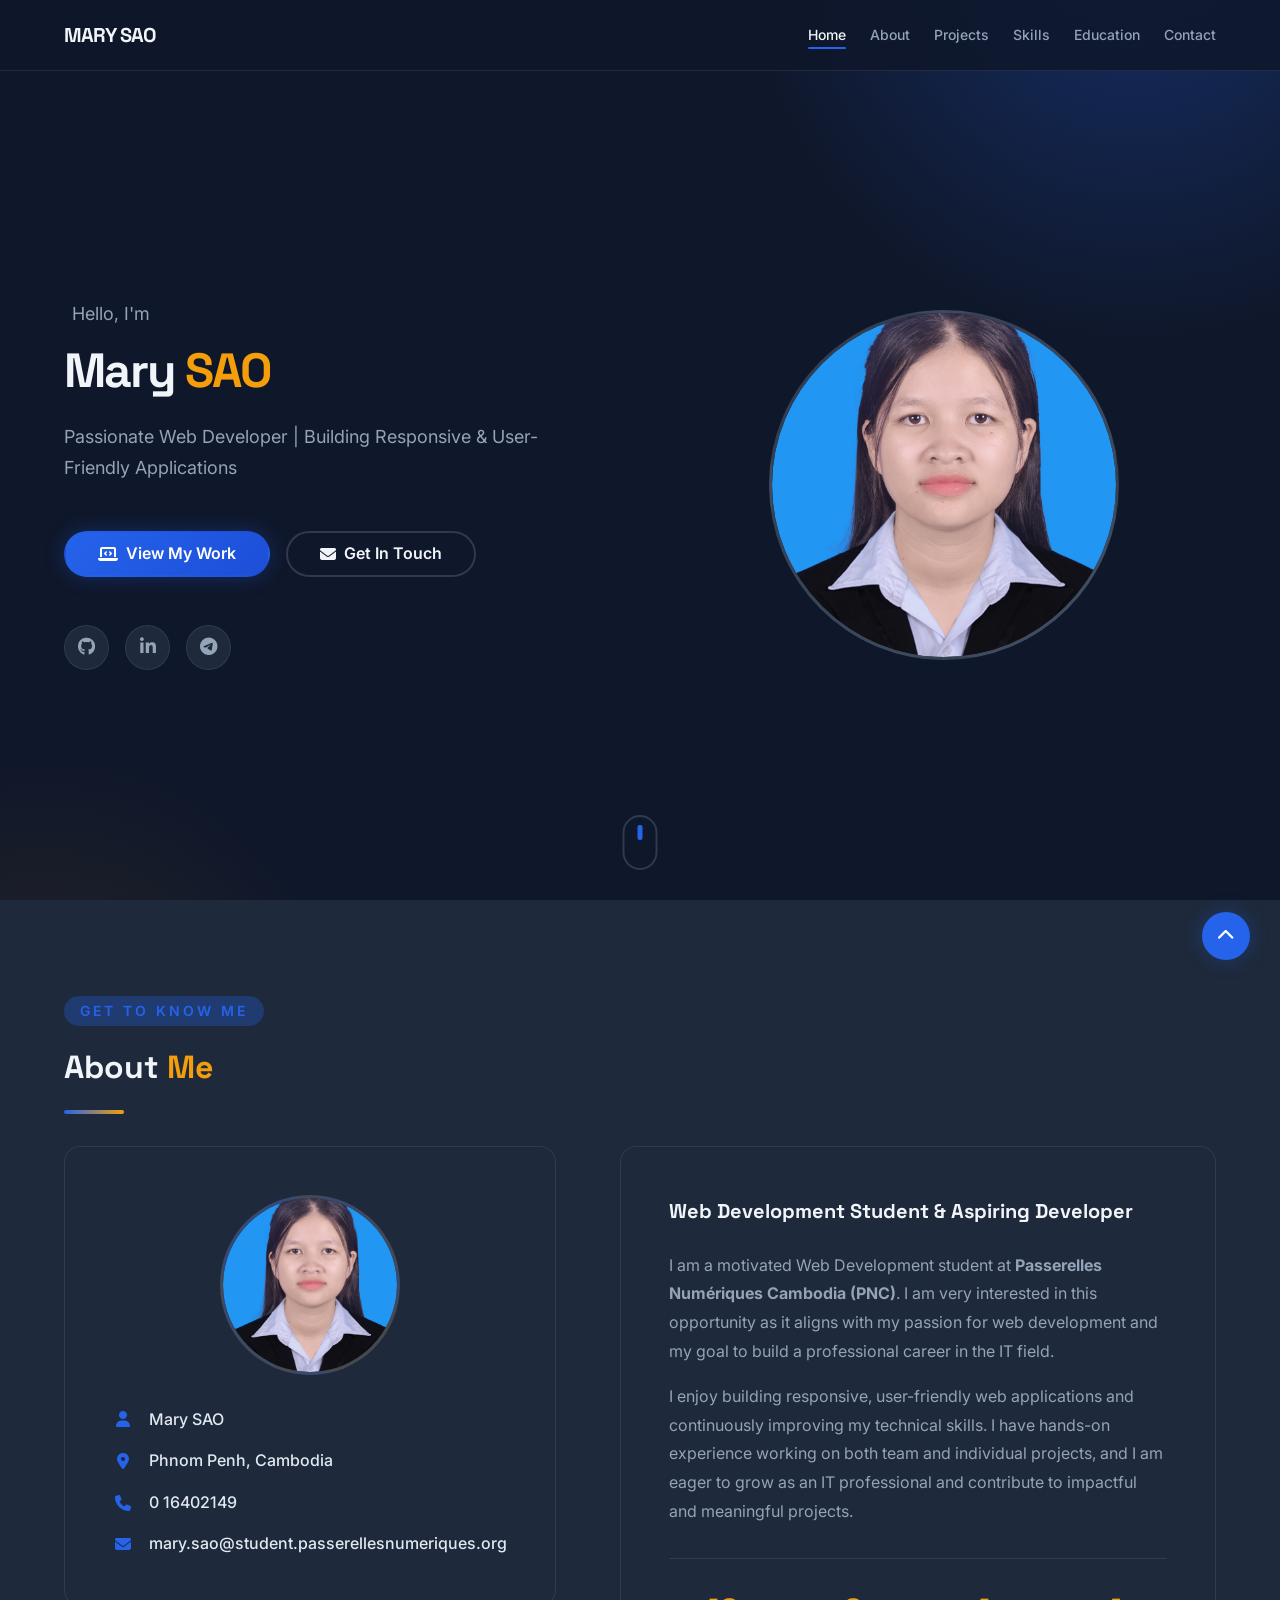
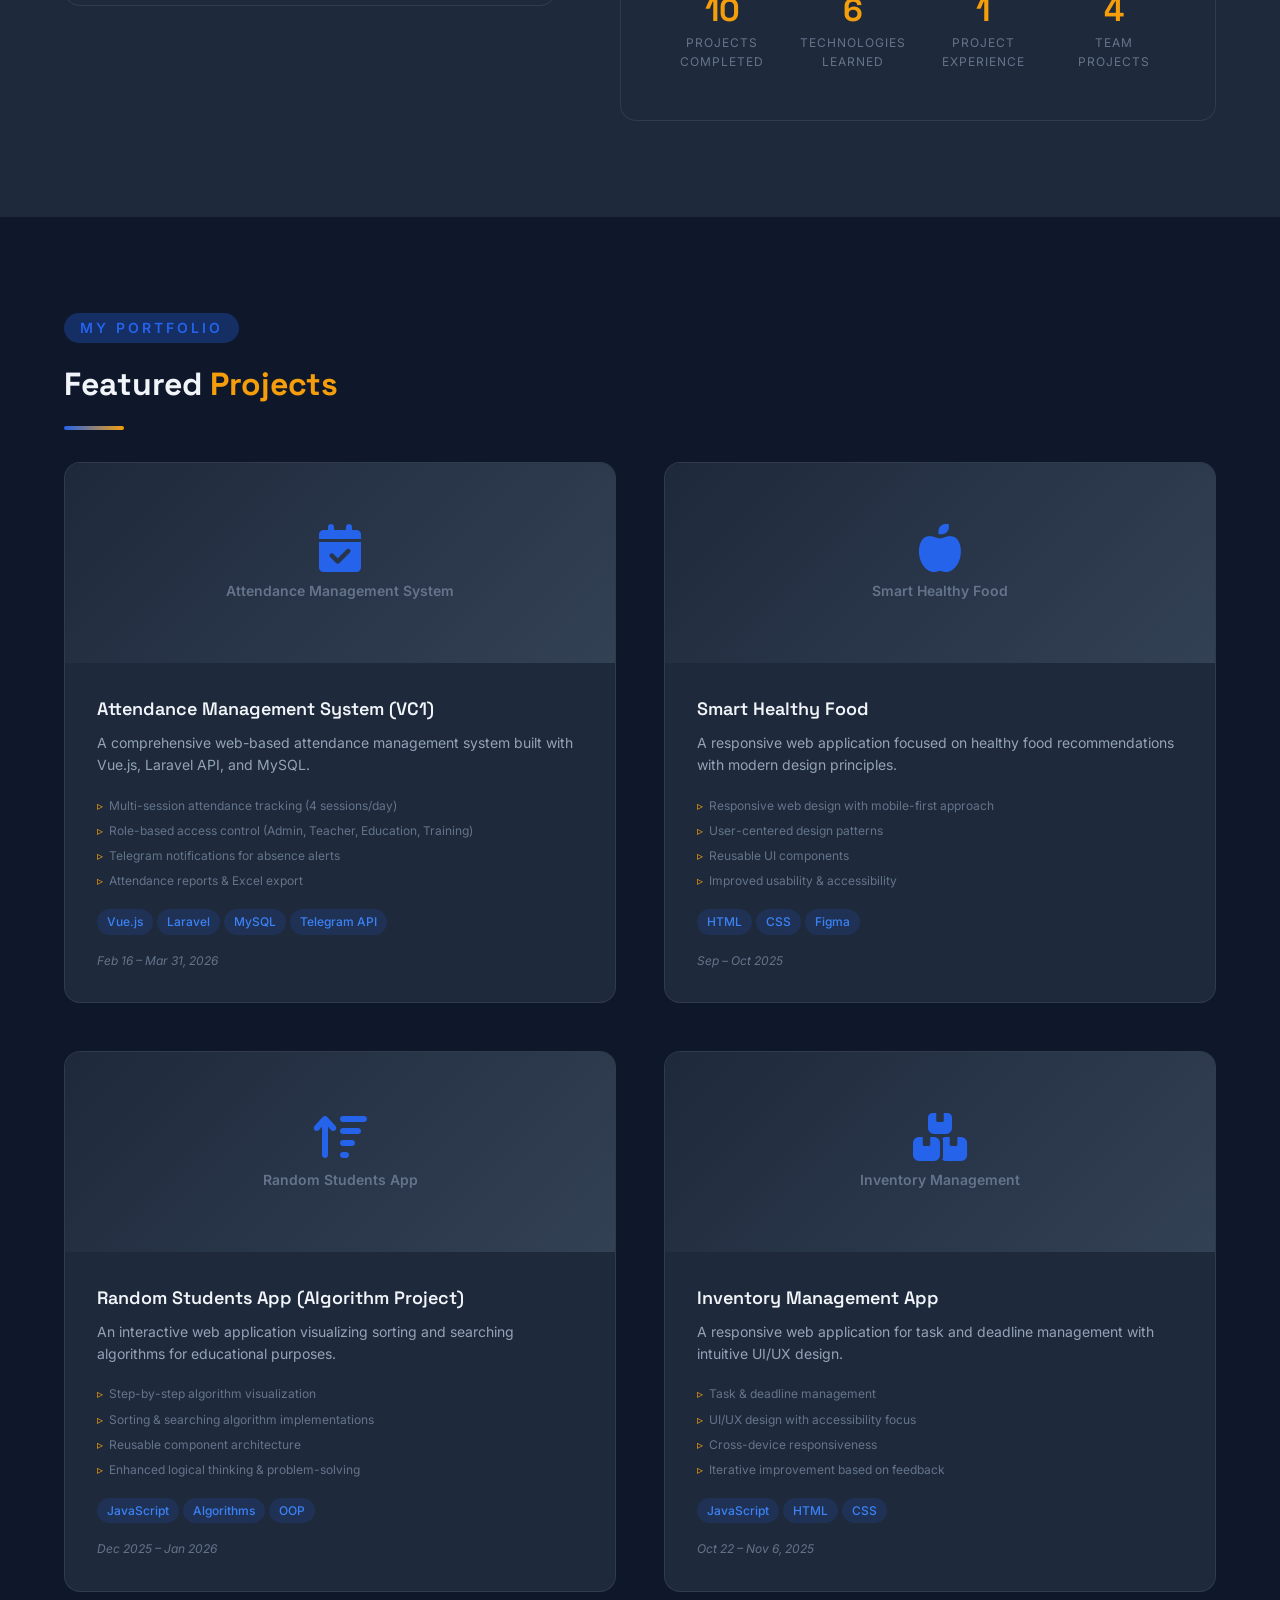
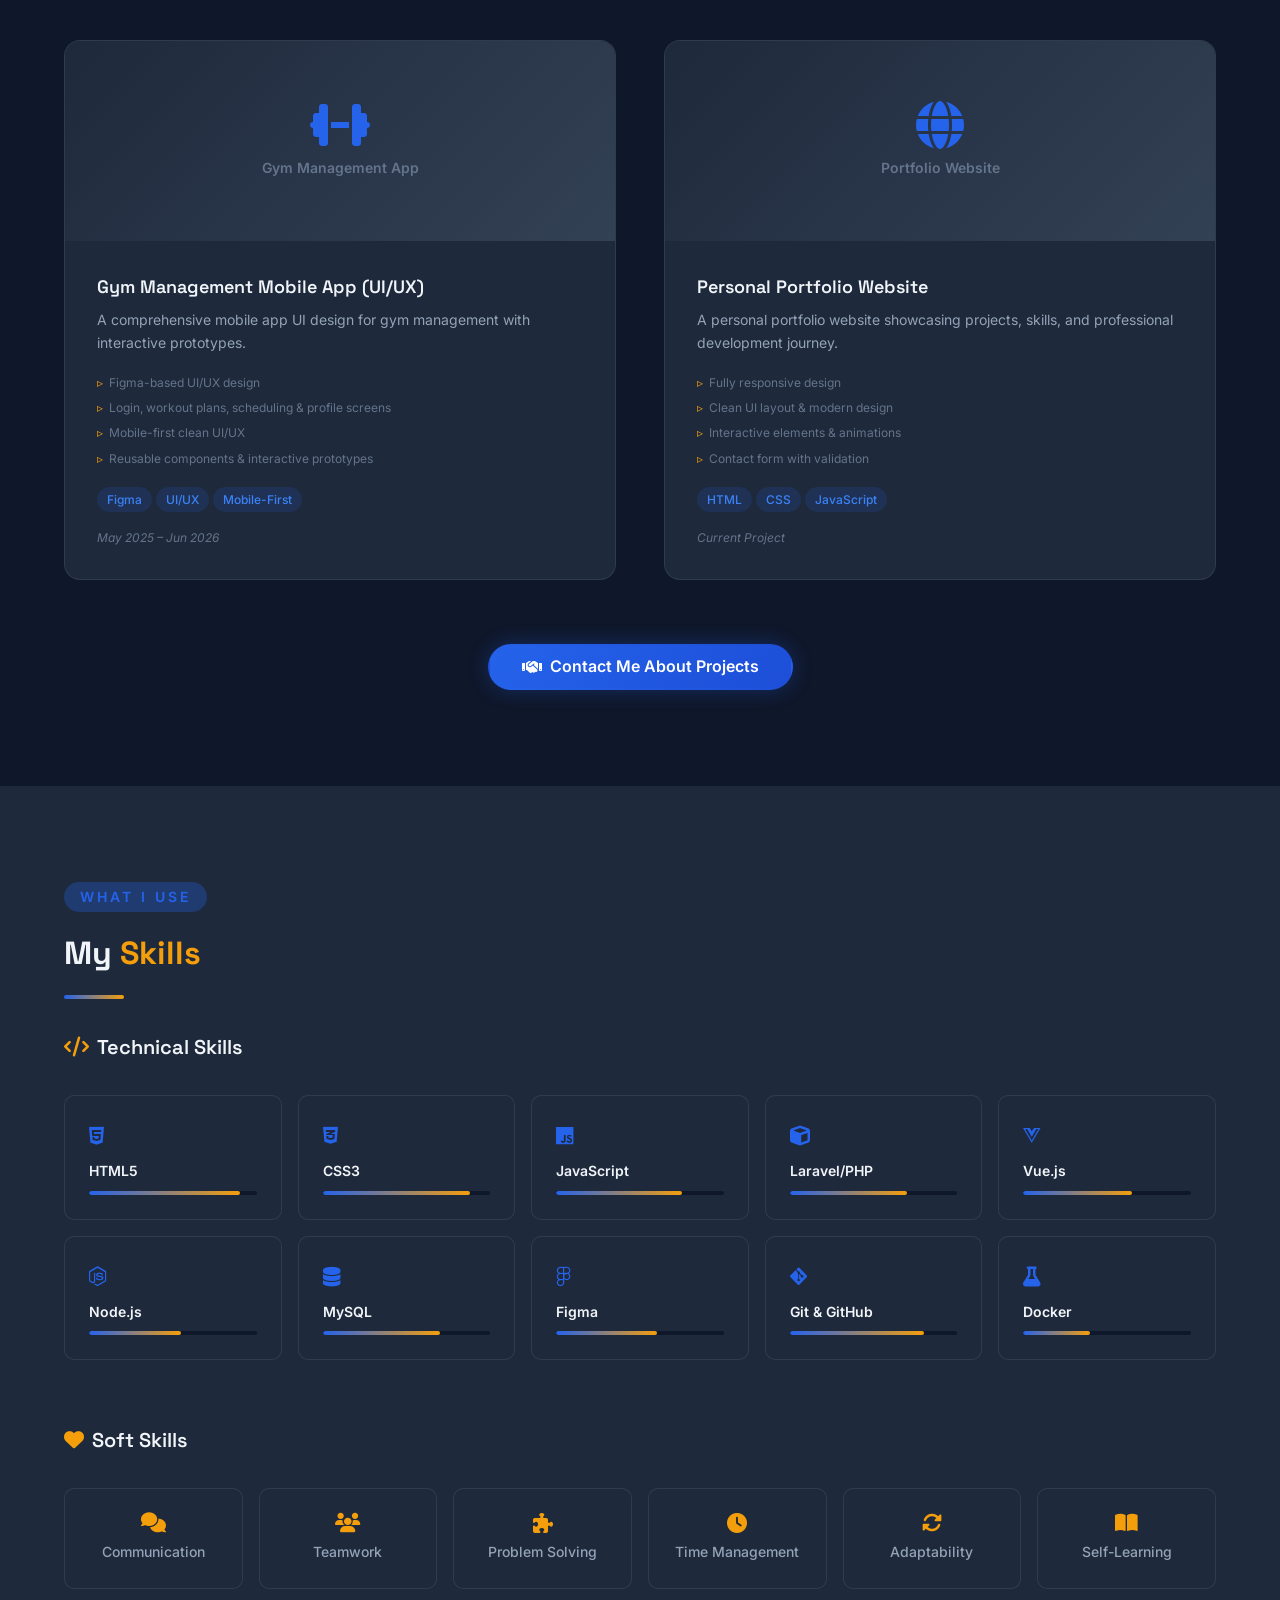
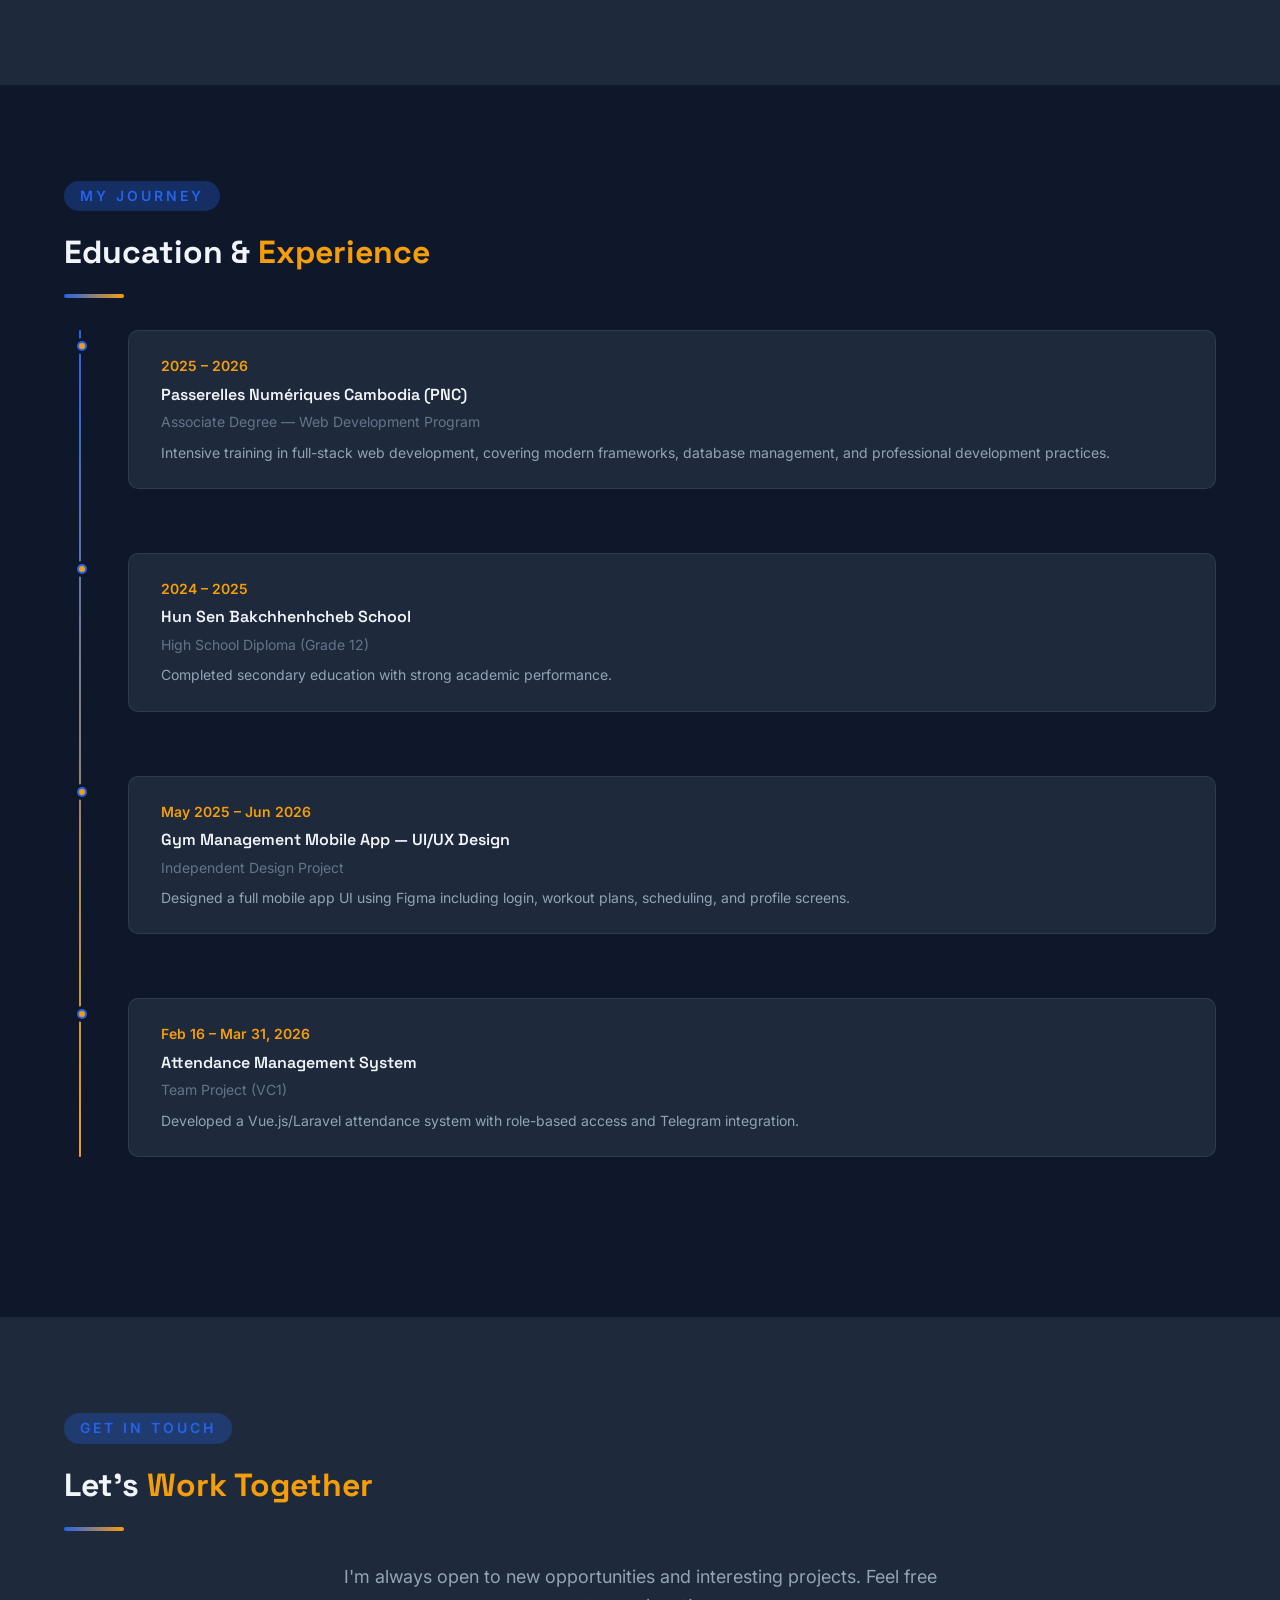
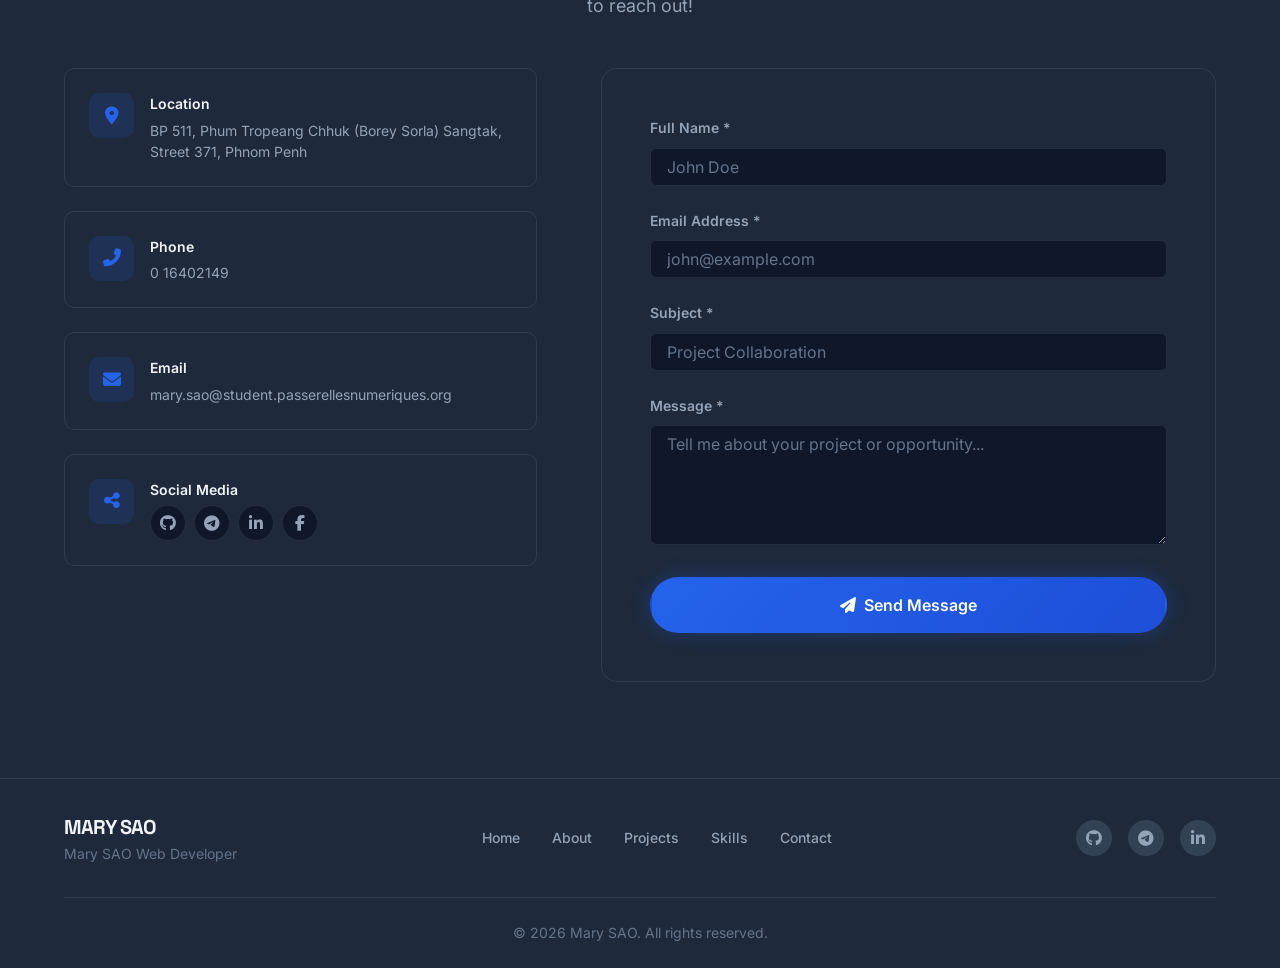
==== index.html @ e9ba169a "protflio mary" ====
<!DOCTYPE html>
<html lang="en">
<head>
    <meta charset="UTF-8">
    <meta name="viewport" content="width=device-width, initial-scale=1.0">
    <title>Mary SAO | Web Developer Portfolio</title>
    <link rel="stylesheet" href="css/style.css">
    <link rel="preconnect" href="https://fonts.googleapis.com">
    <link href="https://fonts.googleapis.com/css2?family=Inter:wght@300;400;500;600;700&family=Space+Grotesk:wght@400;500;600;700&display=swap" rel="stylesheet">
    <link rel="stylesheet" href="https://cdnjs.cloudflare.com/ajax/libs/font-awesome/6.5.1/css/all.min.css">
    <link rel="icon" href="data:image/svg+xml,<svg xmlns='http://www.w3.org/2000/svg' viewBox='0 0 100 100'><text y='.9em' font-size='90'>💻</text></svg>">
</head>
<body>
    <!-- Navigation -->
    <nav class="navbar" id="navbar">
        <div class="nav-container">
            <a href="#hero" class="nav-logo">
                <span class="logo-text">MARY SAO</span>
            </a>
            <ul class="nav-menu" id="nav-menu">
                <li class="nav-item">
                    <a href="#hero" class="nav-link">Home</a>
                </li>
                <li class="nav-item">
                    <a href="#about" class="nav-link">About</a>
                </li>
                <li class="nav-item">
                    <a href="#projects" class="nav-link">Projects</a>
                </li>
                <li class="nav-item">
                    <a href="#skills" class="nav-link">Skills</a>
                </li>
                <li class="nav-item">
                    <a href="#education" class="nav-link">Education</a>
                </li>
                <li class="nav-item">
                    <a href="#contact" class="nav-link">Contact</a>
                </li>
            </ul>
            <div class="hamburger" id="hamburger">
                <span class="bar"></span>
                <span class="bar"></span>
                <span class="bar"></span>
            </div>
        </div>
    </nav>

    <!-- Hero Section -->
    <section class="hero" id="hero">
        <div class="hero-container">
            <div class="hero-content">

                <div class="hero-greeting">
                    <span class="wave"></span>
                    <p class="hero-subtitle">Hello, I'm</p>
                </div>
                <h1 class="hero-title">Mary <span class="highlight">SAO</span></h1>
                <p class="hero-description">
                    Passionate Web Developer | Building Responsive & User-Friendly Applications
                </p>
                <div class="hero-buttons">
                    <a href="#projects" class="btn btn-primary">
                        <i class="fas fa-laptop-code"></i> View My Work
                    </a>
                    <a href="#contact" class="btn btn-outline">
                        <i class="fas fa-envelope"></i> Get In Touch
                    </a>
                </div>
                <div class="hero-social">
                    <a href="https://github.com/saomary1922-ctrl" target="_blank" rel="noopener noreferrer" class="social-link" title="GitHub">
                        <i class="fab fa-github"></i>
                    </a>
                    <a href="https://www.linkedin.com" target="_blank" rel="noopener noreferrer" class="social-link" title="LinkedIn">
                        <i class="fab fa-linkedin-in"></i>
                    </a>
                    <a href="https://telegram.me" target="_blank" rel="noopener noreferrer" class="social-link" title="Telegram">
                        <i class="fab fa-telegram-plane"></i>
                    </a>
                </div>
            </div>
            <div class="hero-image">
                <div class="hero-avatar-wrapper">
                    <div class="hero-avatar">
                        <img src="images/មារី 03-05-2026.jpg" alt="Sao Mary">
                    </div>
                </div>
            </div>
        </div>
        <div class="scroll-indicator">
            <a href="#about" class="scroll-down">
                <span class="scroll-arrow"></span>
            </a>
        </div>
    </section>

    <!-- About Section -->
    <section class="about" id="about">
        <div class="container">
            <div class="section-header">
                <span class="section-tag">Get To Know Me</span>
                <h2 class="section-title">About <span class="highlight">Me</span></h2>
                <div class="section-line"></div>
            </div>
            <div class="about-content">
                <div class="about-image-card">
                    <div class="about-avatar">
                        <img src="images/មារី 03-05-2026.jpg" alt="Sao Mary">
                    </div>
                    <div class="about-info-list">
                        <div class="info-item">
                            <i class="fas fa-user"></i>
                            <span>Mary SAO</span>
                        </div>
                        <div class="info-item">
                            <i class="fas fa-map-marker-alt"></i>
                            <span>Phnom Penh, Cambodia</span>
                        </div>
                        <div class="info-item">
                            <i class="fas fa-phone"></i>
                            <span>0 16402149</span>
                        </div>
                        <div class="info-item">
                            <i class="fas fa-envelope"></i>
                            <span>mary.sao@student.passerellesnumeriques.org</span>
                        </div>
                    </div>
                </div>
                <div class="about-text-card">
                    <h3>Web Development Student & Aspiring Developer</h3>
                    <p>
                        I am a motivated Web Development student at <strong>Passerelles Numériques Cambodia (PNC)</strong>. I am very interested in this opportunity as it aligns with my passion for web development and my goal to build a professional career in the IT field.
                    </p>
                    <p>
                        I enjoy building responsive, user-friendly web applications and continuously improving my technical skills. I have hands-on experience working on both team and individual projects, and I am eager to grow as an IT professional and contribute to impactful and meaningful projects.
                    </p>
                    <div class="about-stats">
                        <div class="stat">
                            <span class="stat-number" data-count="10">0</span>
                            <span class="stat-label">Projects Completed</span>
                        </div>
                        <div class="stat">
                            <span class="stat-number" data-count="6">0</span>
                            <span class="stat-label">Technologies Learned</span>
                        </div>
                        <div class="stat">
                            <span class="stat-number" data-count="1.5">0</span>
                            <span class="stat-label">Project Experience</span>
                        </div>
                        <div class="stat">
                            <span class="stat-number" data-count="4">0</span>
                            <span class="stat-label">Team Projects</span>
                        </div>
                    </div>
                </div>
            </div>
        </div>
    </section>

    <!-- Projects Section -->
    <section class="projects" id="projects">
        <div class="container">
            <div class="section-header">
                <span class="section-tag">My Portfolio</span>
                <h2 class="section-title">Featured <span class="highlight">Projects</span></h2>
                <div class="section-line"></div>
            </div>
            <div class="projects-grid">
                <!-- Project 1: Attendance Management System -->
                <div class="project-card" data-category="web-app">
                    <div class="project-image">
                        <div class="project-placeholder">
                            <i class="fas fa-calendar-check fa-3x"></i>
                            <span>Attendance Management System</span>
                        </div>
                    </div>
                    <div class="project-content">
                        <h3>Attendance Management System (VC1)</h3>
                        <p>A comprehensive web-based attendance management system built with Vue.js, Laravel API, and MySQL.</p>
                        <ul class="project-features">
                            <li>Multi-session attendance tracking (4 sessions/day)</li>
                            <li>Role-based access control (Admin, Teacher, Education, Training)</li>
                            <li>Telegram notifications for absence alerts</li>
                            <li>Attendance reports & Excel export</li>
                        </ul>
                        <div class="project-tags">
                            <span class="tag">Vue.js</span>
                            <span class="tag">Laravel</span>
                            <span class="tag">MySQL</span>
                            <span class="tag">Telegram API</span>
                        </div>
                        <div class="project-date">Feb 16 – Mar 31, 2026</div>
                    </div>
                </div>

                <!-- Project 2: Smart Healthy Food -->
                <div class="project-card" data-category="web-design">
                    <div class="project-image">
                        <div class="project-placeholder">
                            <i class="fas fa-apple-alt fa-3x"></i>
                            <span>Smart Healthy Food</span>
                        </div>
                    </div>
                    <div class="project-content">
                        <h3>Smart Healthy Food</h3>
                        <p>A responsive web application focused on healthy food recommendations with modern design principles.</p>
                        <ul class="project-features">
                            <li>Responsive web design with mobile-first approach</li>
                            <li>User-centered design patterns</li>
                            <li>Reusable UI components</li>
                            <li>Improved usability & accessibility</li>
                        </ul>
                        <div class="project-tags">
                            <span class="tag">HTML</span>
                            <span class="tag">CSS</span>
                            <span class="tag">Figma</span>
                        </div>
                        <div class="project-date">Sep – Oct 2025</div>
                    </div>
                </div>

                <!-- Project 3: Random Students App -->
                <div class="project-card" data-category="web-app">
                    <div class="project-image">
                        <div class="project-placeholder">
                            <i class="fas fa-sort-amount-up fa-3x"></i>
                            <span>Random Students App</span>
                        </div>
                    </div>
                    <div class="project-content">
                        <h3>Random Students App (Algorithm Project)</h3>
                        <p>An interactive web application visualizing sorting and searching algorithms for educational purposes.</p>
                        <ul class="project-features">
                            <li>Step-by-step algorithm visualization</li>
                            <li>Sorting & searching algorithm implementations</li>
                            <li>Reusable component architecture</li>
                            <li>Enhanced logical thinking & problem-solving</li>
                        </ul>
                        <div class="project-tags">
                            <span class="tag">JavaScript</span>
                            <span class="tag">Algorithms</span>
                            <span class="tag">OOP</span>
                        </div>
                        <div class="project-date">Dec 2025 – Jan 2026</div>
                    </div>
                </div>

                <!-- Project 4: Inventory Management App -->
                <div class="project-card" data-category="web-app">
                    <div class="project-image">
                        <div class="project-placeholder">
                            <i class="fas fa-boxes fa-3x"></i>
                            <span>Inventory Management</span>
                        </div>
                    </div>
                    <div class="project-content">
                        <h3>Inventory Management App</h3>
                        <p>A responsive web application for task and deadline management with intuitive UI/UX design.</p>
                        <ul class="project-features">
                            <li>Task & deadline management</li>
                            <li>UI/UX design with accessibility focus</li>
                            <li>Cross-device responsiveness</li>
                            <li>Iterative improvement based on feedback</li>
                        </ul>
                        <div class="project-tags">
                            <span class="tag">JavaScript</span>
                            <span class="tag">HTML</span>
                            <span class="tag">CSS</span>
                        </div>
                        <div class="project-date">Oct 22 – Nov 6, 2025</div>
                    </div>
                </div>

                <!-- Project 5: Gym Management Mobile App -->
                <div class="project-card" data-category="design">
                    <div class="project-image">
                        <div class="project-placeholder">
                            <i class="fas fa-dumbbell fa-3x"></i>
                            <span>Gym Management App</span>
                        </div>
                    </div>
                    <div class="project-content">
                        <h3>Gym Management Mobile App (UI/UX)</h3>
                        <p>A comprehensive mobile app UI design for gym management with interactive prototypes.</p>
                        <ul class="project-features">
                            <li>Figma-based UI/UX design</li>
                            <li>Login, workout plans, scheduling & profile screens</li>
                            <li>Mobile-first clean UI/UX</li>
                            <li>Reusable components & interactive prototypes</li>
                        </ul>
                        <div class="project-tags">
                            <span class="tag">Figma</span>
                            <span class="tag">UI/UX</span>
                            <span class="tag">Mobile-First</span>
                        </div>
                        <div class="project-date">May 2025 – Jun 2026</div>
                    </div>
                </div>

                <!-- Project 6: Portfolio Website -->
                <div class="project-card" data-category="web-design">
                    <div class="project-image">
                        <div class="project-placeholder">
                            <i class="fas fa-globe fa-3x"></i>
                            <span>Portfolio Website</span>
                        </div>
                    </div>
                    <div class="project-content">
                        <h3>Personal Portfolio Website</h3>
                        <p>A personal portfolio website showcasing projects, skills, and professional development journey.</p>
                        <ul class="project-features">
                            <li>Fully responsive design</li>
                            <li>Clean UI layout & modern design</li>
                            <li>Interactive elements & animations</li>
                            <li>Contact form with validation</li>
                        </ul>
                        <div class="project-tags">
                            <span class="tag">HTML</span>
                            <span class="tag">CSS</span>
                            <span class="tag">JavaScript</span>
                        </div>
                        <div class="project-date">Current Project</div>
                    </div>
                </div>
            </div>
            <div class="projects-actions">
                <a href="pages/follow-up.html" class="btn btn-primary">
                    <i class="fas fa-handshake"></i> Contact Me About Projects
                </a>
            </div>
        </div>
    </section>

    <!-- Skills Section -->
    <section class="skills" id="skills">
        <div class="container">
            <div class="section-header">
                <span class="section-tag">What I Use</span>
                <h2 class="section-title">My <span class="highlight">Skills</span></h2>
                <div class="section-line"></div>
            </div>
            <div class="skills-container">
                <div class="skills-category">
                    <h3><i class="fas fa-code"></i> Technical Skills</h3>
                    <div class="skills-grid">
                        <div class="skill-card">
                            <div class="skill-icon"><i class="fab fa-html5"></i></div>
                            <span>HTML5</span>
                            <div class="skill-bar"><div class="skill-progress" data-width="90"></div></div>
                        </div>
                        <div class="skill-card">
                            <div class="skill-icon"><i class="fab fa-css3-alt"></i></div>
                            <span>CSS3</span>
                            <div class="skill-bar"><div class="skill-progress" data-width="88"></div></div>
                        </div>
                        <div class="skill-card">
                            <div class="skill-icon"><i class="fab fa-js"></i></div>
                            <span>JavaScript</span>
                            <div class="skill-bar"><div class="skill-progress" data-width="75"></div></div>
                        </div>
                        <div class="skill-card">
                            <div class="skill-icon"><i class="fas fa-cube"></i></div>
                            <span>Laravel/PHP</span>
                            <div class="skill-bar"><div class="skill-progress" data-width="70"></div></div>
                        </div>
                        <div class="skill-card">
                            <div class="skill-icon"><i class="fab fa-vuejs"></i></div>
                            <span>Vue.js</span>
                            <div class="skill-bar"><div class="skill-progress" data-width="65"></div></div>
                        </div>
                        <div class="skill-card">
                            <div class="skill-icon"><i class="fab fa-node-js"></i></div>
                            <span>Node.js</span>
                            <div class="skill-bar"><div class="skill-progress" data-width="55"></div></div>
                        </div>
                        <div class="skill-card">
                            <div class="skill-icon"><i class="fas fa-database"></i></div>
                            <span>MySQL</span>
                            <div class="skill-bar"><div class="skill-progress" data-width="70"></div></div>
                        </div>
                        <div class="skill-card">
                            <div class="skill-icon"><i class="fab fa-figma"></i></div>
                            <span>Figma</span>
                            <div class="skill-bar"><div class="skill-progress" data-width="60"></div></div>
                        </div>
                        <div class="skill-card">
                            <div class="skill-icon"><i class="fab fa-git-alt"></i></div>
                            <span>Git & GitHub</span>
                            <div class="skill-bar"><div class="skill-progress" data-width="80"></div></div>
                        </div>
                        <div class="skill-card">
                            <div class="skill-icon"><i class="fas fa-flask"></i></div>
                            <span>Docker</span>
                            <div class="skill-bar"><div class="skill-progress" data-width="40"></div></div>
                        </div>
                    </div>
                </div>
                <div class="skills-category">
                    <h3><i class="fas fa-heart"></i> Soft Skills</h3>
                    <div class="soft-skills-grid">
                        <div class="soft-skill-card">
                            <i class="fas fa-comments"></i>
                            <span>Communication</span>
                        </div>
                        <div class="soft-skill-card">
                            <i class="fas fa-users"></i>
                            <span>Teamwork</span>
                        </div>
                        <div class="soft-skill-card">
                            <i class="fas fa-puzzle-piece"></i>
                            <span>Problem Solving</span>
                        </div>
                        <div class="soft-skill-card">
                            <i class="fas fa-clock"></i>
                            <span>Time Management</span>
                        </div>
                        <div class="soft-skill-card">
                            <i class="fas fa-sync-alt"></i>
                            <span>Adaptability</span>
                        </div>
                        <div class="soft-skill-card">
                            <i class="fas fa-book-open"></i>
                            <span>Self-Learning</span>
                        </div>
                    </div>
                </div>
            </div>
        </div>
    </section>

    <!-- Education Section -->
    <section class="education" id="education">
        <div class="container">
            <div class="section-header">
                <span class="section-tag">My Journey</span>
                <h2 class="section-title">Education & <span class="highlight">Experience</span></h2>
                <div class="section-line"></div>
            </div>
            <div class="timeline">
                <div class="timeline-item">
                    <div class="timeline-dot"></div>
                    <div class="timeline-content">
                        <div class="timeline-date">2025 – 2026</div>
                        <h3>Passerelles Numériques Cambodia (PNC)</h3>
                        <h4>Associate Degree — Web Development Program</h4>
                        <p>Intensive training in full-stack web development, covering modern frameworks, database management, and professional development practices.</p>
                    </div>
                </div>
                <div class="timeline-item">
                    <div class="timeline-dot"></div>
                    <div class="timeline-content">
                        <div class="timeline-date">2024 – 2025</div>
                        <h3>Hun Sen Bakchhenhcheb School</h3>
                        <h4>High School Diploma (Grade 12)</h4>
                        <p>Completed secondary education with strong academic performance.</p>
                    </div>
                </div>
                <div class="timeline-item">
                    <div class="timeline-dot"></div>
                    <div class="timeline-content">
                        <div class="timeline-date">May 2025 – Jun 2026</div>
                        <h3>Gym Management Mobile App — UI/UX Design</h3>
                        <h4>Independent Design Project</h4>
                        <p>Designed a full mobile app UI using Figma including login, workout plans, scheduling, and profile screens.</p>
                    </div>
                </div>
                <div class="timeline-item">
                    <div class="timeline-dot"></div>
                    <div class="timeline-content">
                        <div class="timeline-date">Feb 16 – Mar 31, 2026</div>
                        <h3>Attendance Management System</h3>
                        <h4>Team Project (VC1)</h4>
                        <p>Developed a Vue.js/Laravel attendance system with role-based access and Telegram integration.</p>
                    </div>
                </div>
            </div>
        </div>
    </section>

    <!-- Contact Section -->
    <section class="contact" id="contact">
        <div class="container">
            <div class="section-header">
                <span class="section-tag">Get In Touch</span>
                <h2 class="section-title">Let's <span class="highlight">Work Together</span></h2>
                <div class="section-line"></div>
                <p class="contact-intro">I'm always open to new opportunities and interesting projects. Feel free to reach out!</p>
            </div>
            <div class="contact-wrapper">
                <div class="contact-info">
                    <div class="contact-card">
                        <div class="contact-icon"><i class="fas fa-map-marker-alt"></i></div>
                        <div>
                            <h4>Location</h4>
                            <p>BP 511, Phum Tropeang Chhuk (Borey Sorla) Sangtak, Street 371, Phnom Penh</p>
                        </div>
                    </div>
                    <div class="contact-card">
                        <div class="contact-icon"><i class="fas fa-phone-alt"></i></div>
                        <div>
                            <h4>Phone</h4>
                            <p>0 16402149</p>
                        </div>
                    </div>
                    <div class="contact-card">
                        <div class="contact-icon"><i class="fas fa-envelope"></i></div>
                        <div>
                            <h4>Email</h4>
                            <p>mary.sao@student.passerellesnumeriques.org</p>
                        </div>
                    </div>
                    <div class="contact-card">
                        <div class="contact-icon"><i class="fas fa-share-alt"></i></div>
                        <div>
                            <h4>Social Media</h4>
                            <div class="contact-social">
                                <a href="https://github.com/saomary1922-ctrl" target="_blank" rel="noopener noreferrer" title="GitHub"><i class="fab fa-github"></i></a>
                                <a href="@S_Mary_WEBC_2026" target="_blank" rel="noopener noreferrer" title="Telegram"><i class="fab fa-telegram-plane"></i></a>
                                <a href="https://www.linkedin.com/in/mary-sao-5038913a0/" target="_blank" rel="noopener noreferrer" title="LinkedIn"><i class="fab fa-linkedin-in"></i></a>
                                <a href="https://www.facebook.com" target="_blank" rel="noopener noreferrer" title="Facebook"><i class="fab fa-facebook-f"></i></a>
                            </div>
                        </div>
                    </div>
                </div>
                <form class="contact-form" id="contact-form" action="pages/thank-you.html" method="GET">
                    <div class="form-group">
                        <label for="name">Full Name *</label>
                        <input type="text" id="name" name="name" placeholder="John Doe" required>
                    </div>
                    <div class="form-group">
                        <label for="email">Email Address *</label>
                        <input type="email" id="email" name="email" placeholder="john@example.com" required>
                    </div>
                    <div class="form-group">
                        <label for="subject">Subject *</label>
                        <input type="text" id="subject" name="subject" placeholder="Project Collaboration" required>
                    </div>
                    <div class="form-group">
                        <label for="message">Message *</label>
                        <textarea id="message" name="message" rows="5" placeholder="Tell me about your project or opportunity..." required></textarea>
                    </div>
                    <button type="submit" class="btn btn-primary btn-full">
                        <i class="fas fa-paper-plane"></i> Send Message
                    </button>
                </form>
            </div>
        </div>
    </section>

    <!-- Footer -->
    <footer class="footer">
        <div class="container">
            <div class="footer-content">
                <div class="footer-brand">
                    <span class="logo-text">MARY SAO</span>
                    <p>Mary SAO Web Developer</p>
                </div>
                <div class="footer-links">
                    <a href="#hero">Home</a>
                    <a href="#about">About</a>
                    <a href="#projects">Projects</a>
                    <a href="#skills">Skills</a>
                    <a href="#contact">Contact</a>
                </div>
                <div class="footer-social">
                    <a href="https://github.com/saomary1922-ctrl" target="_blank" rel="noopener noreferrer"><i class="fab fa-github"></i></a>
                    <a href="@S_Mary_WEBC_2026" target="_blank" rel="noopener noreferrer"><i class="fab fa-telegram-plane"></i></a>
                    <a href="https://www.linkedin.com/in/mary-sao-5038913a0/" target="_blank" rel="noopener noreferrer"><i class="fab fa-linkedin-in"></i></a>
                </div>
            </div>
            <div class="footer-bottom">
                <p>&copy; 2026 Mary SAO. All rights reserved.</p>
            </div>
        </div>
    </footer>

    <script src="js/main.js"></script>
</body>
</html>
---- css/style.css ----
/* ============================================
   Mary SAO - Portfolio Website Stylesheet
   ============================================ */

/* ===== CSS Variables / Design Tokens ===== */
:root {
  /* Primary Colors */
  --primary: #2563eb;
  --primary-dark: #1d4ed8;
  --primary-light: #3b82f6;
  --primary-glow: rgba(37, 99, 235, 0.3);

  /* Dark Theme Colors */
  --bg-primary: #0f172a;
  --bg-secondary: #1e293b;
  --bg-tertiary: #334155;
  --bg-card: #1e293b;
  --bg-card-hover: #273548;

  /* Text Colors */
  --text-primary: #f1f5f9;
  --text-secondary: #94a3b8;
  --text-accent: #e2e8f0;
  --text-muted: #64748b;

  /* Accent Colors */
  --highlight: #f59e0b;
  --highlight-text: #fbbf24;
  --success: #10b981;
  --error: #ef4444;
  --warning: #f59e0b;

  /* Borders & Dividers */
  --border-color: rgba(148, 163, 184, 0.15);
  --border-light: rgba(148, 163, 184, 0.25);

  /* Shadows */
  --shadow-sm: 0 1px 3px rgba(0, 0, 0, 0.3);
  --shadow-md: 0 4px 12px rgba(0, 0, 0, 0.4);
  --shadow-lg: 0 8px 30px rgba(0, 0, 0, 0.5);
  --shadow-glow: 0 0 20px var(--primary-glow);

  /* Typography */
  --font-primary: 'Inter', -apple-system, BlinkMacSystemFont, sans-serif;
  --font-heading: 'Space Grotesk', 'Inter', sans-serif;
  --font-size-xs: 0.75rem;
  --font-size-sm: 0.875rem;
  --font-size-base: 1rem;
  --font-size-lg: 1.125rem;
  --font-size-xl: 1.25rem;
  --font-size-2xl: 1.5rem;
  --font-size-3xl: 2rem;
  --font-size-4xl: 2.5rem;
  --font-size-5xl: 3rem;

  /* Spacing */
  --spacing-xs: 0.25rem;
  --spacing-sm: 0.5rem;
  --spacing-md: 1rem;
  --spacing-lg: 1.5rem;
  --spacing-xl: 2rem;
  --spacing-2xl: 3rem;
  --spacing-3xl: 4rem;
  --spacing-4xl: 6rem;

  /* Border Radius */
  --radius-sm: 6px;
  --radius-md: 10px;
  --radius-lg: 16px;
  --radius-xl: 24px;
  --radius-full: 9999px;

  /* Transitions */
  --transition-fast: 0.15s ease;
  --transition-normal: 0.25s ease;
  --transition-slow: 0.4s ease;

  /* Container */
  --max-width: 1200px;
}

/* ===== CSS Reset & Base ===== */
*,
*::before,
*::after {
  margin: 0;
  padding: 0;
  box-sizing: border-box;
}

html {
  min-height: 100%;
  scroll-behavior: smooth;
  scroll-padding-top: 80px;
}

body {
  min-height: 100vh;
  font-family: var(--font-primary);
  background-color: var(--bg-primary);
  color: var(--text-primary);
  line-height: 1.6;
  overflow-x: hidden;
  -webkit-font-smoothing: antialiased;
  -moz-osx-font-smoothing: grayscale;
  
}

a {
  text-decoration: none;
  color: inherit;
  transition: color var(--transition-fast);
}

ul {
  list-style: none;
}

img {
  max-width: 100%;
  display: block;
}

.container {
  max-width: var(--max-width);
  margin: 0 auto;
  padding: 0 var(--spacing-lg);
}

/* ===== Utility Classes ===== */
.highlight {
  color: var(--highlight);
  position: relative;
}

.section-tag {
  display: inline-block;
  font-size: var(--font-size-sm);
  font-weight: 600;
  text-transform: uppercase;
  letter-spacing: 3px;
  color: var(--primary);
  background: var(--primary-glow);
  padding: var(--spacing-xs) var(--spacing-md);
  border-radius: var(--radius-full);
  margin-bottom: var(--spacing-md);
}

.section-title {
  font-family: var(--font-heading);
  font-size: var(--font-size-3xl);
  font-weight: 700;
  color: var(--text-primary);
  margin-bottom: var(--spacing-md);
}

.section-line {
  width: 60px;
  height: 4px;
  background: linear-gradient(90deg, var(--primary), var(--highlight));
  border-radius: 2px;
  margin-bottom: var(--spacing-xl);
}

/* ===== Buttons ===== */
.btn {
  display: inline-flex;
  align-items: center;
  gap: var(--spacing-sm);
  padding: var(--spacing-sm) var(--spacing-xl);
  border-radius: var(--radius-full);
  font-size: var(--font-size-base);
  font-weight: 600;
  font-family: var(--font-primary);
  cursor: pointer;
  transition: all var(--transition-normal);
  border: 2px solid transparent;
  text-decoration: none;
  white-space: nowrap;
}

.btn-primary {
  background: linear-gradient(135deg, var(--primary), var(--primary-dark));
  color: white;
  box-shadow: var(--shadow-glow);
}

.btn-primary:hover {
  transform: translateY(-2px);
  box-shadow: 0 0 30px var(--primary-glow);
}

.btn-outline {
  background: transparent;
  color: var(--text-primary);
  border-color: var(--border-light);
}

.btn-outline:hover {
  border-color: var(--primary);
  color: var(--primary);
  transform: translateY(-2px);
}

.btn-full {
  width: 100%;
  justify-content: center;
  padding: var(--spacing-md) var(--spacing-xl);
}

/* ===== Navigation ===== */
.navbar {
  position: fixed;
  top: 0;
  left: 0;
  right: 0;
  z-index: 1000;
  background: rgba(15, 23, 42, 0.85);
  backdrop-filter: blur(20px);
  -webkit-backdrop-filter: blur(20px);
  border-bottom: 1px solid var(--border-color);
  transition: all var(--transition-normal);
}

.navbar.scrolled {
  background: rgba(15, 23, 42, 0.95);
  box-shadow: var(--shadow-md);
}

.nav-container {
  max-width: var(--max-width);
  margin: 0 auto;
  padding: 0 var(--spacing-lg);
  display: flex;
  justify-content: space-between;
  align-items: center;
  height: 70px;
}

.nav-logo {
  display: flex;
  align-items: center;
  gap: var(--spacing-sm);
}

.logo-text {
  font-family: var(--font-heading);
  font-size: var(--font-size-xl);
  font-weight: 700;
  color: var(--text-primary);
  letter-spacing: -1px;
}

.logo-text span {
  color: var(--highlight);
}

.nav-menu {
  display: flex;
  align-items: center;
  gap: var(--spacing-lg);
}

.nav-link {
  font-size: var(--font-size-sm);
  font-weight: 500;
  color: var(--text-secondary);
  position: relative;
  padding: var(--spacing-xs) 0;
  transition: color var(--transition-fast);
}

.nav-link::after {
  content: '';
  position: absolute;
  bottom: -2px;
  left: 0;
  width: 0;
  height: 2px;
  background: var(--primary);
  transition: width var(--transition-normal);
  border-radius: 2px;
}

.nav-link:hover,
.nav-link.active {
  color: var(--text-primary);
}

.nav-link:hover::after,
.nav-link.active::after {
  width: 100%;
}

.hamburger {
  display: none;
  flex-direction: column;
  gap: 5px;
  cursor: pointer;
  padding: 5px;
}

.bar {
  width: 25px;
  height: 2px;
  background: var(--text-primary);
  border-radius: 2px;
  transition: all var(--transition-normal);
}

.hamburger.active .bar:nth-child(1) {
  transform: rotate(45deg) translate(5px, 5px);
}

.hamburger.active .bar:nth-child(2) {
  opacity: 0;
}

.hamburger.active .bar:nth-child(3) {
  transform: rotate(-45deg) translate(5px, -5px);
}

/* ===== Hero Section ===== */
.hero {
  min-height: 100vh;
  min-height: 100svh;
  min-height: 100dvh;
  width: 100%;
  display: flex;
  align-items: center;
  position: relative;
  overflow: hidden;
  padding-top: 70px;
  justify-content: center;
}

.hero::before {
  content: '';
  position: absolute;
  top: -50%;
  right: -20%;
  width: 800px;
  height: 800px;
  background: radial-gradient(circle, var(--primary-glow) 0%, transparent 70%);
  pointer-events: none;
}

.hero::after {
  content: '';
  position: absolute;
  bottom: -50%;
  left: -20%;
  width: 600px;
  height: 600px;
  background: radial-gradient(circle, rgba(245, 158, 11, 0.1) 0%, transparent 70%);
  pointer-events: none;
}

.hero-container {
  width: min(100%, var(--max-width));
  margin: 0 auto;
  padding: 0 var(--spacing-lg);
  display: grid;
  grid-template-columns: 1fr 1fr;
  gap: var(--spacing-3xl);
  align-items: center;
  position: relative;
  z-index: 1;
}

.hero-content {
  animation: fadeInUp 1s ease;
}

.hero-greeting {
  display: flex;
  align-items: center;
  gap: var(--spacing-sm);
  margin-bottom: var(--spacing-md);
}

.wave {
  font-size: var(--font-size-3xl);
  animation: wave 2s ease-in-out infinite;
  display: inline-block;
}

@keyframes wave {
  0%, 100% { transform: rotate(0deg); }
  25% { transform: rotate(20deg); }
  75% { transform: rotate(-20deg); }
}

.hero-subtitle {
  font-size: var(--font-size-lg);
  color: var(--text-secondary);
  font-weight: 400;
}

.hero-title {
  font-family: var(--font-heading);
  font-size: var(--font-size-5xl);
  font-weight: 800;
  line-height: 1.1;
  margin-bottom: var(--spacing-lg);
  letter-spacing: -2px;
}

.hero-description {
  font-size: var(--font-size-lg);
  color: var(--text-secondary);
  margin-bottom: var(--spacing-2xl);
  max-width: 500px;
  line-height: 1.7;
}

.hero-buttons {
  display: flex;
  gap: var(--spacing-md);
  margin-bottom: var(--spacing-2xl);
  flex-wrap: wrap;
}

.hero-social {
  display: flex;
  gap: var(--spacing-md);
}

.social-link {
  width: 45px;
  height: 45px;
  display: flex;
  align-items: center;
  justify-content: center;
  border-radius: 50%;
  background: var(--bg-secondary);
  color: var(--text-secondary);
  border: 1px solid var(--border-color);
  transition: all var(--transition-normal);
  font-size: var(--font-size-lg);
}

.social-link:hover {
  color: var(--primary);
  border-color: var(--primary);
  transform: translateY(-3px);
  box-shadow: var(--shadow-glow);
}

.hero-image {
  display: flex;
  justify-content: center;
  align-items: center;
  animation: fadeInUp 1s ease 0.3s both;
}

.hero-avatar-wrapper {
  position: relative;
  width: 350px;
  height: 350px;
}

.hero-avatar {
  width: 100%;
  height: 100%;
  border-radius: 50%;
  background: linear-gradient(135deg, var(--bg-secondary), var(--bg-tertiary));
  display: flex;
  align-items: center;
  justify-content: center;
  color: var(--primary);
  border: 3px solid var(--border-color);
  position: relative;
  z-index: 2;
  overflow: hidden;
}

.hero-avatar img {
  width: 100%;
  height: 100%;
  object-fit: cover;
  border-radius: 50%;
  display: block;
}

.hero-badge {
  position: absolute;
  background: var(--bg-card);
  border: 1px solid var(--border-color);
  padding: var(--spacing-sm) var(--spacing-md);
  border-radius: var(--radius-full);
  font-size: var(--font-size-sm);
  font-weight: 600;
  display: flex;
  align-items: center;
  gap: 6px;
  color: var(--text-secondary);
  z-index: 3;
  box-shadow: var(--shadow-md);
  animation: badgeFloat 3s ease-in-out infinite;
}

.badge-1 { top: 10px; right: -10px; }
.badge-2 { bottom: 20px; left: -20px; animation-delay: 1s; }
.badge-3 { top: 50px; left: -30px; animation-delay: 2s; }

@keyframes badgeFloat {
  0%, 100% { transform: translateY(0); }
  50% { transform: translateY(-10px); }
}

.scroll-indicator {
  position: absolute;
  bottom: 30px;
  left: 50%;
  transform: translateX(-50%);
}

.scroll-down {
  width: 35px;
  height: 55px;
  border: 2px solid var(--border-light);
  border-radius: var(--radius-full);
  display: flex;
  justify-content: center;
  padding-top: 8px;
}

.scroll-arrow {
  width: 5px;
  height: 15px;
  background: var(--primary);
  border-radius: 2px;
  animation: scrollBounce 2s ease-in-out infinite;
}

@keyframes scrollBounce {
  0%, 100% { transform: translateY(0); opacity: 1; }
  50% { transform: translateY(10px); opacity: 0.5; }
}

/* ===== About Section ===== */
.about {
  padding: var(--spacing-4xl) 0;
  background: var(--bg-secondary);
}

.about-content {
  display: grid;
  grid-template-columns: 1fr 1.5fr;
  gap: var(--spacing-3xl);
  align-items: start;
}

.about-image-card {
  background: var(--bg-card);
  border: 1px solid var(--border-color);
  border-radius: var(--radius-lg);
  padding: var(--spacing-2xl);
  text-align: center;
  position: sticky;
  top: 100px;
}

.about-avatar {
  width: 180px;
  height: 180px;
  border-radius: 50%;
  background: linear-gradient(135deg, var(--primary-glow), rgba(245, 158, 11, 0.15));
  display: flex;
  align-items: center;
  justify-content: center;
  color: var(--primary);
  margin: 0 auto var(--spacing-xl);
  border: 3px solid var(--border-color);
  overflow: hidden;
  flex-shrink: 0;
}

.about-avatar img {
  width: 100%;
  height: 100%;
  object-fit: cover;
  border-radius: 50%;
  display: block;
}

.about-info-list {
  display: flex;
  flex-direction: column;
  gap: var(--spacing-md);
  text-align: left;
}

.info-item {
  display: flex;
  align-items: center;
  gap: var(--spacing-md);
  font-size: var(--font-size-base);
  color: var(--text-secondary);
}

.info-item i {
  width: 20px;
  color: var(--primary);
  text-align: center;
}

.info-item span {
  color: var(--text-accent);
  font-weight: 500;
}

.about-text-card {
  background: var(--bg-card);
  border: 1px solid var(--border-color);
  border-radius: var(--radius-lg);
  padding: var(--spacing-2xl);
}

.about-text-card h3 {
  font-family: var(--font-heading);
  font-size: var(--font-size-xl);
  font-weight: 700;
  margin-bottom: var(--spacing-lg);
  color: var(--text-primary);
}

.about-text-card p {
  color: var(--text-secondary);
  margin-bottom: var(--spacing-md);
  line-height: 1.8;
  font-size: var(--font-size-base);
}

.about-stats {
  display: grid;
  grid-template-columns: repeat(4, 1fr);
  gap: var(--spacing-lg);
  margin-top: var(--spacing-xl);
  padding-top: var(--spacing-xl);
  border-top: 1px solid var(--border-color);
}

.stat {
  text-align: center;
}

.stat-number {
  font-family: var(--font-heading);
  font-size: var(--font-size-3xl);
  font-weight: 700;
  color: var(--highlight);
  display: block;
  line-height: 1.2;
}

.stat-label {
  font-size: var(--font-size-xs);
  color: var(--text-muted);
  text-transform: uppercase;
  letter-spacing: 1px;
  display: block;
  margin-top: var(--spacing-xs);
}

/* ===== Projects Section ===== */
.projects {
  padding: var(--spacing-4xl) 0;
}

.projects-grid {
  display: grid;
  grid-template-columns: repeat(2, 1fr);
  gap: var(--spacing-2xl);
}

.project-card {
  background: var(--bg-card);
  border: 1px solid var(--border-color);
  border-radius: var(--radius-lg);
  overflow: hidden;
  transition: all var(--transition-normal);
}

.project-card:hover {
  border-color: var(--primary);
  box-shadow: var(--shadow-lg);
  transform: translateY(-4px);
}

.project-image {
  height: 200px;
  position: relative;
  overflow: hidden;
}

.project-placeholder {
  width: 100%;
  height: 100%;
  display: flex;
  flex-direction: column;
  align-items: center;
  justify-content: center;
  background: linear-gradient(135deg, var(--bg-secondary), var(--bg-tertiary));
  color: var(--primary);
  gap: var(--spacing-sm);
  transition: all var(--transition-normal);
}

.project-card:hover .project-placeholder {
  background: linear-gradient(135deg, var(--bg-tertiary), var(--bg-card));
}

.project-placeholder span {
  font-size: var(--font-size-sm);
  font-weight: 600;
  color: var(--text-muted);
}

.project-content {
  padding: var(--spacing-xl);
}

.project-content h3 {
  font-family: var(--font-heading);
  font-size: var(--font-size-lg);
  font-weight: 600;
  margin-bottom: var(--spacing-sm);
  color: var(--text-primary);
}

.project-content > p {
  color: var(--text-secondary);
  font-size: var(--font-size-sm);
  margin-bottom: var(--spacing-md);
  line-height: 1.6;
}

.project-features {
  list-style: none;
  padding: 0;
  margin-bottom: var(--spacing-md);
}

.project-features li {
  font-size: var(--font-size-xs);
  color: var(--text-muted);
  padding: 3px 0;
  display: flex;
  align-items: center;
  gap: 6px;
}

.project-features li::before {
  content: '▹';
  color: var(--highlight);
  font-size: var(--font-size-xs);
}

.project-tags {
  display: flex;
  flex-wrap: wrap;
  gap: var(--spacing-xs);
  margin-bottom: var(--spacing-md);
}

.tag {
  font-size: var(--font-size-xs);
  padding: 3px 10px;
  border-radius: var(--radius-full);
  background: rgba(37, 99, 235, 0.15);
  color: var(--primary-light);
  font-weight: 500;
}

.project-date {
  font-size: var(--font-size-xs);
  color: var(--text-muted);
  font-style: italic;
}

.projects-actions {
  text-align: center;
  margin-top: var(--spacing-3xl);
}

/* ===== Skills Section ===== */
.skills {
  padding: var(--spacing-4xl) 0;
  background: var(--bg-secondary);
}

.skills-container {
  display: flex;
  flex-direction: column;
  gap: var(--spacing-3xl);
}

.skills-category h3 {
  font-family: var(--font-heading);
  font-size: var(--font-size-xl);
  font-weight: 600;
  margin-bottom: var(--spacing-xl);
  display: flex;
  align-items: center;
  gap: var(--spacing-sm);
  color: var(--text-primary);
}

.skills-category h3 i {
  color: var(--highlight);
}

.skills-grid {
  display: grid;
  grid-template-columns: repeat(auto-fill, minmax(200px, 1fr));
  gap: var(--spacing-md);
}

.skill-card {
  background: var(--bg-card);
  border: 1px solid var(--border-color);
  border-radius: var(--radius-md);
  padding: var(--spacing-lg);
  transition: all var(--transition-normal);
}

.skill-card:hover {
  border-color: var(--primary);
  box-shadow: var(--shadow-sm);
}

.skill-icon {
  font-size: var(--font-size-xl);
  margin-bottom: var(--spacing-sm);
  color: var(--primary);
}

.skill-card span {
  font-size: var(--font-size-sm);
  font-weight: 600;
  color: var(--text-primary);
  display: block;
  margin-bottom: var(--spacing-sm);
}

.skill-bar {
  width: 100%;
  height: 4px;
  background: var(--bg-primary);
  border-radius: 2px;
  overflow: hidden;
}

.skill-progress {
  height: 100%;
  background: linear-gradient(90deg, var(--primary), var(--highlight));
  border-radius: 2px;
  width: 0;
  transition: width 1.5s ease;
}

.soft-skills-grid {
  display: grid;
  grid-template-columns: repeat(auto-fill, minmax(160px, 1fr));
  gap: var(--spacing-md);
}

.soft-skill-card {
  background: var(--bg-card);
  border: 1px solid var(--border-color);
  border-radius: var(--radius-md);
  padding: var(--spacing-lg);
  display: flex;
  flex-direction: column;
  align-items: center;
  gap: var(--spacing-sm);
  transition: all var(--transition-normal);
}

.soft-skill-card:hover {
  border-color: var(--primary);
  transform: translateY(-2px);
}

.soft-skill-card i {
  font-size: var(--font-size-xl);
  color: var(--highlight);
}

.soft-skill-card span {
  font-size: var(--font-size-sm);
  font-weight: 500;
  color: var(--text-secondary);
}

/* ===== Education / Timeline ===== */
.education {
  padding: var(--spacing-4xl) 0;
}

.timeline {
  position: relative;
  padding-left: var(--spacing-3xl);
}

.timeline::before {
  content: '';
  position: absolute;
  left: 15px;
  top: 0;
  bottom: 0;
  width: 2px;
  background: linear-gradient(to bottom, var(--primary), var(--highlight));
  border-radius: 2px;
}

.timeline-item {
  position: relative;
  margin-bottom: var(--spacing-3xl);
}

.timeline-dot {
  position: absolute;
  left: calc(-1 * var(--spacing-3xl) + 10px);
  top: 8px;
  width: 16px;
  height: 16px;
  border-radius: 50%;
  background: var(--primary);
  border: 3px solid var(--bg-primary);
  z-index: 1;
}

.timeline-dot::after {
  content: '';
  position: absolute;
  top: 50%;
  left: 50%;
  transform: translate(-50%, -50%);
  width: 6px;
  height: 6px;
  border-radius: 50%;
  background: var(--highlight);
}

.timeline-content {
  background: var(--bg-card);
  border: 1px solid var(--border-color);
  border-radius: var(--radius-md);
  padding: var(--spacing-lg) var(--spacing-xl);
}

.timeline-date {
  font-size: var(--font-size-sm);
  font-weight: 600;
  color: var(--highlight);
  margin-bottom: var(--spacing-xs);
}

.timeline-content h3 {
  font-family: var(--font-heading);
  font-size: var(--font-size-base);
  font-weight: 600;
  color: var(--text-primary);
  margin-bottom: var(--spacing-xs);
}

.timeline-content h4 {
  font-size: var(--font-size-sm);
  font-weight: 400;
  color: var(--text-muted);
  margin-bottom: var(--spacing-sm);
}

.timeline-content p {
  font-size: var(--font-size-sm);
  color: var(--text-secondary);
  line-height: 1.6;
}

/* ===== Contact Section ===== */
.contact {
  padding: var(--spacing-4xl) 0;
  background: var(--bg-secondary);
}

.contact-intro {
  text-align: center;
  font-size: var(--font-size-lg);
  color: var(--text-secondary);
  max-width: 600px;
  margin: 0 auto var(--spacing-2xl);
}

.contact-wrapper {
  display: grid;
  grid-template-columns: 1fr 1.3fr;
  gap: var(--spacing-3xl);
}

.contact-info {
  display: flex;
  flex-direction: column;
  gap: var(--spacing-lg);
}

.contact-card {
  background: var(--bg-card);
  border: 1px solid var(--border-color);
  border-radius: var(--radius-md);
  padding: var(--spacing-lg);
  display: flex;
  gap: var(--spacing-md);
  align-items: flex-start;
  transition: all var(--transition-normal);
}

.contact-card:hover {
  border-color: var(--primary);
  box-shadow: var(--shadow-sm);
}

.contact-icon {
  width: 45px;
  height: 45px;
  min-width: 45px;
  border-radius: var(--radius-md);
  background: rgba(37, 99, 235, 0.15);
  display: flex;
  align-items: center;
  justify-content: center;
  color: var(--primary);
  font-size: var(--font-size-lg);
}

.contact-card h4 {
  font-size: var(--font-size-sm);
  font-weight: 600;
  color: var(--text-primary);
  margin-bottom: 4px;
}

.contact-card p {
  font-size: var(--font-size-sm);
  color: var(--text-secondary);
  line-height: 1.5;
}

.contact-social {
  display: flex;
  gap: var(--spacing-sm);
  margin-top: 4px;
}

.contact-social a {
  width: 36px;
  height: 36px;
  display: flex;
  align-items: center;
  justify-content: center;
  border-radius: 50%;
  background: var(--bg-primary);
  color: var(--text-secondary);
  border: 1px solid var(--border-color);
  transition: all var(--transition-normal);
}

.contact-social a:hover {
  color: var(--primary);
  border-color: var(--primary);
  transform: translateY(-2px);
}

/* ===== Contact Form ===== */
.contact-form {
  background: var(--bg-card);
  border: 1px solid var(--border-color);
  border-radius: var(--radius-lg);
  padding: var(--spacing-2xl);
}

.form-group {
  margin-bottom: var(--spacing-lg);
}

.form-group label {
  display: block;
  font-size: var(--font-size-sm);
  font-weight: 600;
  color: var(--text-secondary);
  margin-bottom: var(--spacing-sm);
}

.form-group input,
.form-group textarea {
  width: 100%;
  padding: var(--spacing-sm) var(--spacing-md);
  background: var(--bg-primary);
  border: 1px solid var(--border-color);
  border-radius: var(--radius-sm);
  color: var(--text-primary);
  font-family: var(--font-primary);
  font-size: var(--font-size-base);
  transition: border-color var(--transition-fast), box-shadow var(--transition-fast);
}

.form-group input:focus,
.form-group textarea:focus {
  outline: none;
  border-color: var(--primary);
  box-shadow: 0 0 0 3px var(--primary-glow);
}

.form-group textarea {
  resize: vertical;
  min-height: 120px;
}

.form-group input::placeholder,
.form-group textarea::placeholder {
  color: var(--text-muted);
}

/* ===== Footer ===== */
.footer {
  background: var(--bg-secondary);
  border-top: 1px solid var(--border-color);
  padding: var(--spacing-xl) 0 var(--spacing-lg);
}

.footer-content {
  display: flex;
  justify-content: space-between;
  align-items: center;
  flex-wrap: wrap;
  gap: var(--spacing-lg);
}

.footer-brand {
  display: flex;
  flex-direction: column;
}

.footer-brand .logo-text {
  font-size: var(--font-size-xl);
}

.footer-brand p {
  font-size: var(--font-size-sm);
  color: var(--text-muted);
}

.footer-links {
  display: flex;
  gap: var(--spacing-xl);
}

.footer-links a {
  font-size: var(--font-size-sm);
  color: var(--text-secondary);
  font-weight: 500;
  position: relative;
}

.footer-links a::after {
  content: '';
  position: absolute;
  bottom: -3px;
  left: 0;
  width: 0;
  height: 1px;
  background: var(--primary);
  transition: width var(--transition-fast);
}

.footer-links a:hover::after {
  width: 100%;
}

.footer-social {
  display: flex;
  gap: var(--spacing-md);
}

.footer-social a {
  width: 36px;
  height: 36px;
  display: flex;
  align-items: center;
  justify-content: center;
  border-radius: 50%;
  background: var(--bg-tertiary);
  color: var(--text-secondary);
  transition: all var(--transition-normal);
}

.footer-social a:hover {
  color: var(--primary);
  background: var(--bg-card);
  transform: translateY(-2px);
}

.footer-bottom {
  text-align: center;
  margin-top: var(--spacing-xl);
  padding-top: var(--spacing-lg);
  border-top: 1px solid var(--border-color);
}

.footer-bottom p {
  font-size: var(--font-size-sm);
  color: var(--text-muted);
}

/* ===== Animations ===== */
@keyframes fadeInUp {
  from {
    opacity: 0;
    transform: translateY(30px);
  }
  to {
    opacity: 1;
    transform: translateY(0);
  }
}

@keyframes fadeIn {
  from { opacity: 0; }
  to { opacity: 1; }
}

.fade-in {
  opacity: 0;
  transform: translateY(20px);
  transition: opacity 0.6s ease, transform 0.6s ease;
}

.fade-in.visible {
  opacity: 1;
  transform: translateY(0);
}

/* ===== Scrollbar ===== */
::-webkit-scrollbar {
  width: 8px;
  height: 8px;
}

::-webkit-scrollbar-track {
  background: var(--bg-primary);
}

::-webkit-scrollbar-thumb {
  background: var(--bg-tertiary);
  border-radius: 4px;
}

::-webkit-scrollbar-thumb:hover {
  background: var(--text-muted);
}

/* ===== Responsive Design ===== */

/* Tablet */
@media (max-width: 1024px) {
  .hero-container {
    grid-template-columns: 1fr;
    text-align: center;
    gap: var(--spacing-2xl);
  }

  .hero-description {
    margin-left: auto;
    margin-right: auto;
  }

  .hero-buttons {
    justify-content: center;
  }

  .hero-social {
    justify-content: center;
  }

  .hero-image {
    order: -1;
  }

  .hero-avatar-wrapper {
    width: 280px;
    height: 280px;
  }

  .about-content {
    grid-template-columns: 1fr;
    gap: var(--spacing-xl);
  }

  .about-image-card {
    position: static;
  }

  .about-stats {
    grid-template-columns: repeat(2, 1fr);
  }

  .projects-grid {
    grid-template-columns: 1fr;
  }

  .contact-wrapper {
    grid-template-columns: 1fr;
  }
}

/* Mobile */
@media (max-width: 768px) {
  :root {
    --font-size-3xl: 1.75rem;
    --font-size-4xl: 2rem;
    --font-size-5xl: 2.25rem;
  }

  .nav-menu {
    position: fixed;
    top: 70px;
    left: 0;
    right: 0;
    background: rgba(15, 23, 42, 0.98);
    flex-direction: column;
    align-items: center;
    padding: var(--spacing-xl) 0;
    gap: var(--spacing-lg);
    transform: translateY(-100%);
    opacity: 0;
    transition: all var(--transition-normal);
    border-bottom: 1px solid var(--border-color);
  }

  .nav-menu.active {
    transform: translateY(0);
    opacity: 1;
  }

  .hamburger {
    display: flex;
  }

  .hero-title {
    font-size: var(--font-size-3xl);
  }

  .hero-avatar-wrapper {
    width: 220px;
    height: 220px;
  }

  .hero-badge {
    display: none;
  }

  .about-stats {
    grid-template-columns: repeat(2, 1fr);
    gap: var(--spacing-lg);
  }

  .soft-skills-grid {
    grid-template-columns: repeat(2, 1fr);
  }

  .skills-grid {
    grid-template-columns: 1fr;
  }

  .footer-content {
    flex-direction: column;
    text-align: center;
  }

  .footer-links {
    flex-wrap: wrap;
    justify-content: center;
  }

  .contact-form {
    padding: var(--spacing-lg);
  }
}

/* Small Mobile */
@media (max-width: 480px) {
  :root {
    --font-size-5xl: 1.875rem;
  }

  .hero-buttons {
    flex-direction: column;
    align-items: center;
  }

  .about-stats {
    grid-template-columns: 1fr;
  }

  .soft-skills-grid {
    grid-template-columns: 1fr;
  }

  .contact-social {
    justify-content: center;
  }
}

/* ===== Thank You Page ===== */
.thank-you-hero {
  min-height: 100vh;
  min-height: 100svh;
  min-height: 100dvh;
  width: 100%;
  display: flex;
  align-items: center;
  justify-content: center;
  text-align: center;
  position: relative;
  overflow: hidden;
  padding: calc(70px + var(--spacing-3xl)) var(--spacing-lg) var(--spacing-3xl);
}

.thank-you-hero::before {
  content: '';
  position: absolute;
  top: -50%;
  right: -20%;
  width: 800px;
  height: 800px;
  background: radial-gradient(circle, var(--primary-glow) 0%, transparent 70%);
  pointer-events: none;
}

.thank-you-hero::after {
  content: '';
  position: absolute;
  bottom: -50%;
  left: -20%;
  width: 600px;
  height: 600px;
  background: radial-gradient(circle, rgba(245, 158, 11, 0.1) 0%, transparent 70%);
  pointer-events: none;
}

.thank-you-container {
  position: relative;
  z-index: 1;
  max-width: 700px;
  width: 100%;
}

.thank-you-icon {
  margin: 0 auto var(--spacing-xl);
  width: 100px;
  height: 100px;
  border-radius: 50%;
  background: rgba(16, 185, 129, 0.15);
  display: flex;
  align-items: center;
  justify-content: center;
  font-size: 3rem;
  color: var(--success);
  animation: fadeInUp 0.8s ease;
}

.thank-you-title {
  font-family: var(--font-heading);
  font-size: var(--font-size-4xl);
  font-weight: 700;
  margin-bottom: var(--spacing-lg);
  animation: fadeInUp 0.8s ease 0.2s both;
}

.thank-you-message {
  font-size: var(--font-size-lg);
  color: var(--text-secondary);
  margin-bottom: var(--spacing-2xl);
  line-height: 1.7;
  animation: fadeInUp 0.8s ease 0.3s both;
}

.thank-you-details {
  display: flex;
  justify-content: center;
  gap: var(--spacing-xl);
  margin-bottom: var(--spacing-2xl);
  flex-wrap: wrap;
  animation: fadeInUp 0.8s ease 0.4s both;
}

.detail-card {
  display: flex;
  align-items: center;
  gap: var(--spacing-sm);
  background: var(--bg-card);
  border: 1px solid var(--border-color);
  border-radius: var(--radius-md);
  padding: var(--spacing-lg);
  font-size: var(--font-size-sm);
  color: var(--text-secondary);
}

.detail-card i {
  font-size: var(--font-size-xl);
  color: var(--primary);
}

.detail-card strong {
  display: block;
  font-size: var(--font-size-xs);
  text-transform: uppercase;
  letter-spacing: 1px;
  color: var(--text-muted);
  margin-bottom: 2px;
}

#thank-you-email,
#thank-you-subject {
  color: var(--text-accent);
  font-weight: 500;
}

.thank-you-note {
  font-size: var(--font-size-base);
  color: var(--text-secondary);
  margin-bottom: var(--spacing-md);
  animation: fadeInUp 0.8s ease 0.5s both;
}

.thank-you-note i {
  color: var(--highlight);
}

.thank-you-cta {
  font-size: var(--font-size-base);
  color: var(--text-muted);
  animation: fadeInUp 0.8s ease 0.6s both;
}

.thank-you-cta a {
  color: var(--primary);
  font-weight: 600;
  text-decoration: underline;
  text-underline-offset: 4px;
}

.thank-you-cta a:hover {
  color: var(--primary-light);
}

/* Quick Showcase */
.quick-showcase {
  padding: var(--spacing-4xl) 0;
  background: var(--bg-secondary);
}

.showcase-container {
  max-width: var(--max-width);
  margin: 0 auto;
  padding: 0 var(--spacing-lg);
  text-align: center;
}

.showcase-title {
  font-family: var(--font-heading);
  font-size: var(--font-size-3xl);
  font-weight: 700;
  margin-bottom: var(--spacing-sm);
  color: var(--text-primary);
}

.showcase-subtitle {
  font-size: var(--font-size-lg);
  color: var(--text-secondary);
  margin-bottom: var(--spacing-3xl);
  max-width: 500px;
  margin-left: auto;
  margin-right: auto;
}

.showcase-grid {
  display: grid;
  grid-template-columns: repeat(3, 1fr);
  gap: var(--spacing-2xl);
  margin-bottom: var(--spacing-3xl);
}

.showcase-card {
  background: var(--bg-card);
  border: 1px solid var(--border-color);
  border-radius: var(--radius-lg);
  padding: var(--spacing-2xl);
  text-align: left;
  transition: all var(--transition-normal);
}

.showcase-card:hover {
  border-color: var(--primary);
  box-shadow: var(--shadow-md);
  transform: translateY(-4px);
}

.showcase-icon {
  width: 60px;
  height: 60px;
  border-radius: var(--radius-md);
  background: rgba(37, 99, 235, 0.15);
  display: flex;
  align-items: center;
  justify-content: center;
  color: var(--primary);
  font-size: 1.5rem;
  margin-bottom: var(--spacing-lg);
}

.showcase-card h3 {
  font-family: var(--font-heading);
  font-size: var(--font-size-lg);
  font-weight: 600;
  margin-bottom: var(--spacing-sm);
  color: var(--text-primary);
}

.showcase-card p {
  font-size: var(--font-size-sm);
  color: var(--text-secondary);
  line-height: 1.6;
  margin-bottom: var(--spacing-md);
}

.showcase-link {
  font-size: var(--font-size-sm);
  font-weight: 600;
  color: var(--primary);
  display: inline-flex;
  align-items: center;
  gap: var(--spacing-xs);
  transition: gap var(--transition-fast);
}

.showcase-link:hover {
  gap: 8px;
}

.showcase-actions {
  display: flex;
  gap: var(--spacing-md);
  justify-content: center;
  flex-wrap: wrap;
}

/* Quick Facts */
.quick-facts {
  padding: var(--spacing-4xl) 0;
}

.facts-container {
  max-width: var(--max-width);
  margin: 0 auto;
  padding: 0 var(--spacing-lg);
  text-align: center;
}

.facts-title {
  font-family: var(--font-heading);
  font-size: var(--font-size-3xl);
  font-weight: 700;
  margin-bottom: var(--spacing-2xl);
  color: var(--text-primary);
}

.facts-grid {
  display: grid;
  grid-template-columns: repeat(3, 1fr);
  gap: var(--spacing-xl);
}

.fact-card {
  background: var(--bg-card);
  border: 1px solid var(--border-color);
  border-radius: var(--radius-md);
  padding: var(--spacing-xl);
  display: flex;
  flex-direction: column;
  align-items: center;
  gap: var(--spacing-sm);
  transition: all var(--transition-normal);
}

.fact-card:hover {
  border-color: var(--primary);
  box-shadow: var(--shadow-sm);
  transform: translateY(-2px);
}

.fact-card i {
  font-size: 2rem;
  color: var(--primary);
}

.fact-label {
  font-size: var(--font-size-sm);
  font-weight: 600;
  color: var(--text-muted);
  text-transform: uppercase;
  letter-spacing: 1px;
}

.fact-value {
  font-size: var(--font-size-sm);
  color: var(--text-secondary);
  font-weight: 500;
}

/* Stay Connected */
.stay-connected {
  padding: var(--spacing-4xl) 0;
  background: var(--bg-secondary);
  text-align: center;
}

.connected-container {
  max-width: var(--max-width);
  margin: 0 auto;
  padding: 0 var(--spacing-lg);
}

.connected-container h2 {
  font-family: var(--font-heading);
  font-size: var(--font-size-3xl);
  font-weight: 700;
  margin-bottom: var(--spacing-sm);
  color: var(--text-primary);
}

.connected-container > p {
  font-size: var(--font-size-lg);
  color: var(--text-secondary);
  margin-bottom: var(--spacing-3xl);
  max-width: 500px;
  margin-left: auto;
  margin-right: auto;
}

.connected-social {
  display: flex;
  gap: var(--spacing-lg);
  justify-content: center;
  flex-wrap: wrap;
}

.connected-link {
  display: flex;
  align-items: center;
  gap: var(--spacing-sm);
  padding: var(--spacing-md) var(--spacing-xl);
  border-radius: var(--radius-full);
  background: var(--bg-card);
  border: 1px solid var(--border-color);
  color: var(--text-secondary);
  font-weight: 600;
  font-size: var(--font-size-sm);
  transition: all var(--transition-normal);
}

.connected-link:hover {
  color: var(--primary);
  border-color: var(--primary);
  box-shadow: var(--shadow-glow);
  transform: translateY(-3px);
}

.connected-link i {
  font-size: 1.25rem;
}

/* Back to Top Button */
.back-to-top {
  position: fixed;
  bottom: -60px;
  right: 30px;
  width: 48px;
  height: 48px;
  border-radius: 50%;
  background: var(--primary);
  color: white;
  border: none;
  cursor: pointer;
  display: flex;
  align-items: center;
  justify-content: center;
  font-size: 1.1rem;
  box-shadow: var(--shadow-glow);
  z-index: 999;
  transition: all var(--transition-normal);
}

.back-to-top:hover {
  background: var(--primary-dark);
  transform: translateY(-3px);
}

.back-to-top.show {
  bottom: 30px;
}

/* Error message */
.error-message {
  color: var(--error);
  font-size: var(--font-size-xs);
  margin-top: 4px;
  display: block;
}

/* Tablet adjustments for thank-you page */
@media (max-width: 1024px) {
  .showcase-grid {
    grid-template-columns: repeat(2, 1fr);
  }

  .facts-grid {
    grid-template-columns: repeat(2, 1fr);
  }
}

@media (max-width: 768px) {
  .thank-you-hero {
    padding: calc(70px + var(--spacing-2xl)) var(--spacing-lg) var(--spacing-2xl);
  }

  .thank-you-title {
    font-size: var(--font-size-3xl);
  }

  .thank-you-details {
    flex-direction: column;
    align-items: center;
  }

  .detail-card {
    width: 100%;
    max-width: 350px;
    justify-content: center;
  }

  .showcase-grid {
    grid-template-columns: 1fr;
  }

  .facts-grid {
    grid-template-columns: 1fr;
  }

  .showcase-actions {
    flex-direction: column;
    align-items: center;
  }
}

@media (max-width: 480px) {
  .thank-you-icon {
    width: 80px;
    height: 80px;
    font-size: 2rem;
  }

  .thank-you-title {
    font-size: var(--font-size-2xl);
  }

  .connected-social {
    flex-direction: column;
    align-items: center;
  }

  .connected-link {
    width: 100%;
    justify-content: center;
  }
}
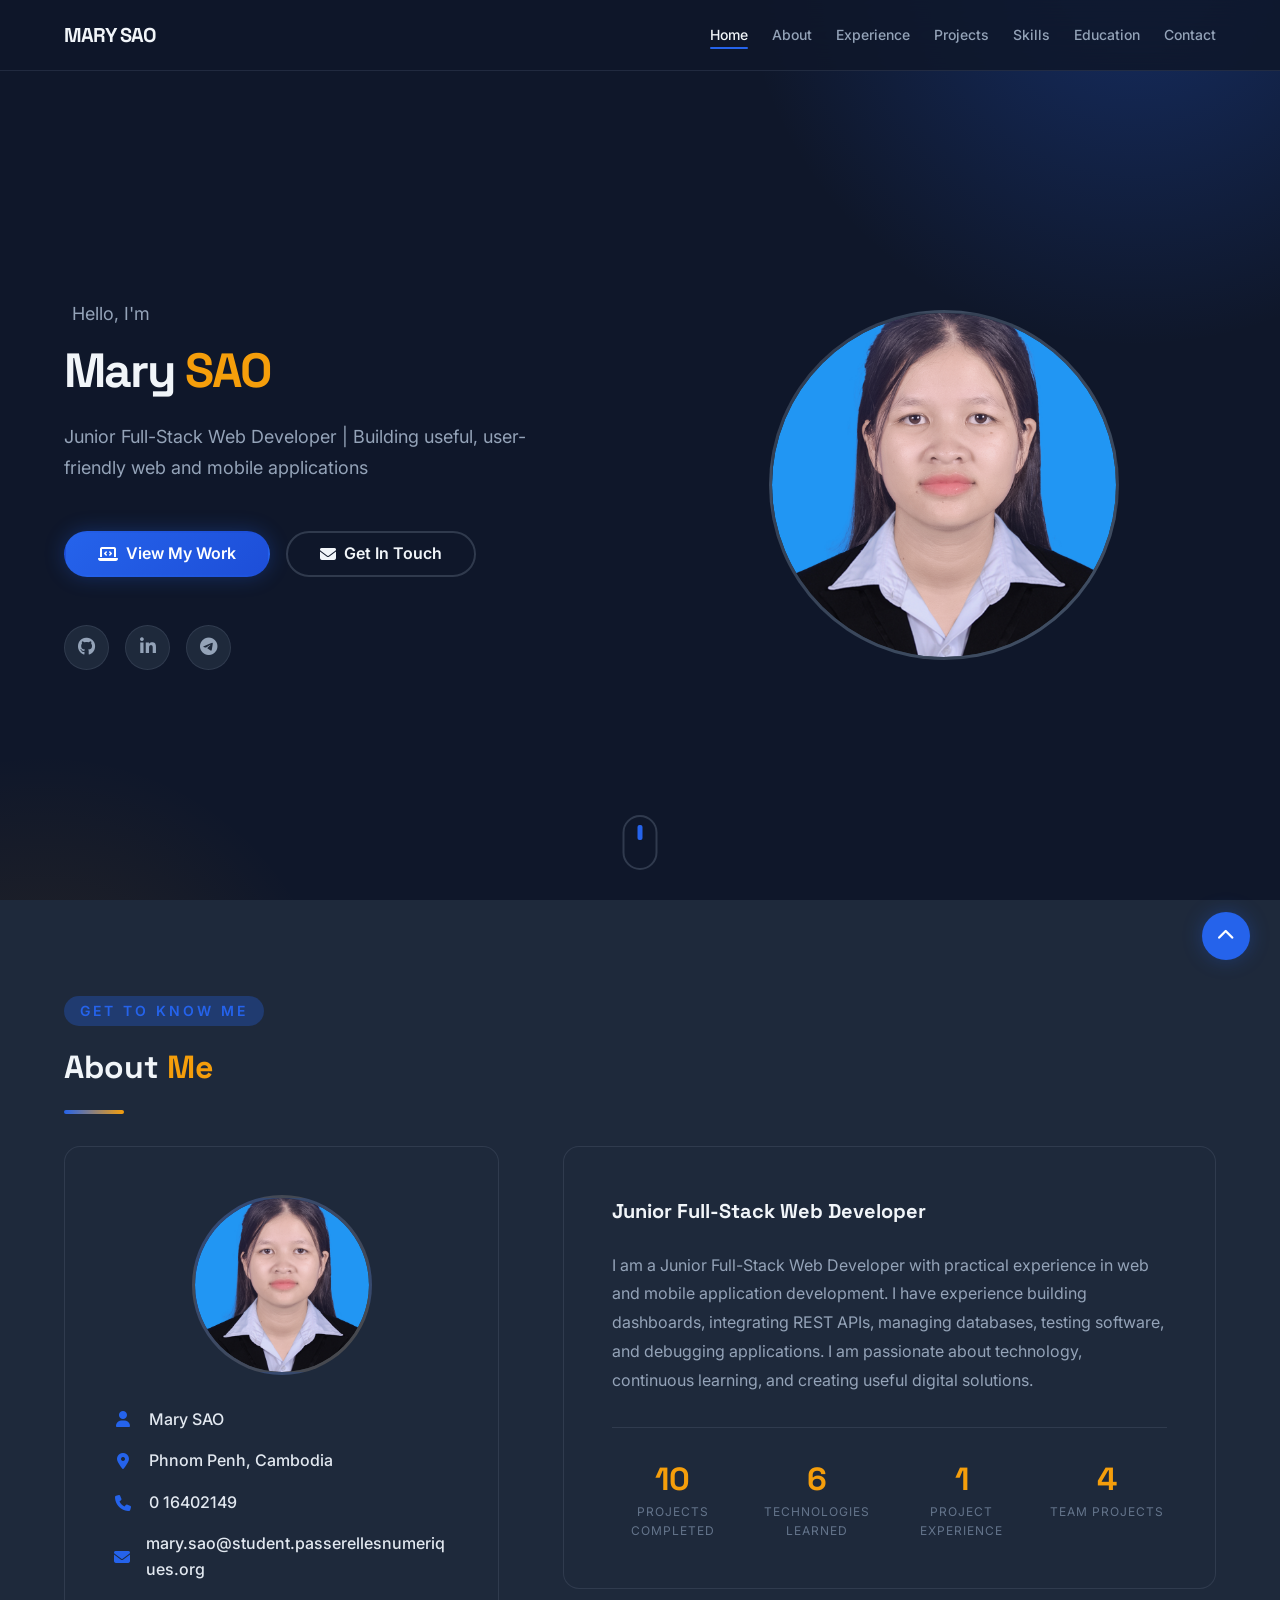
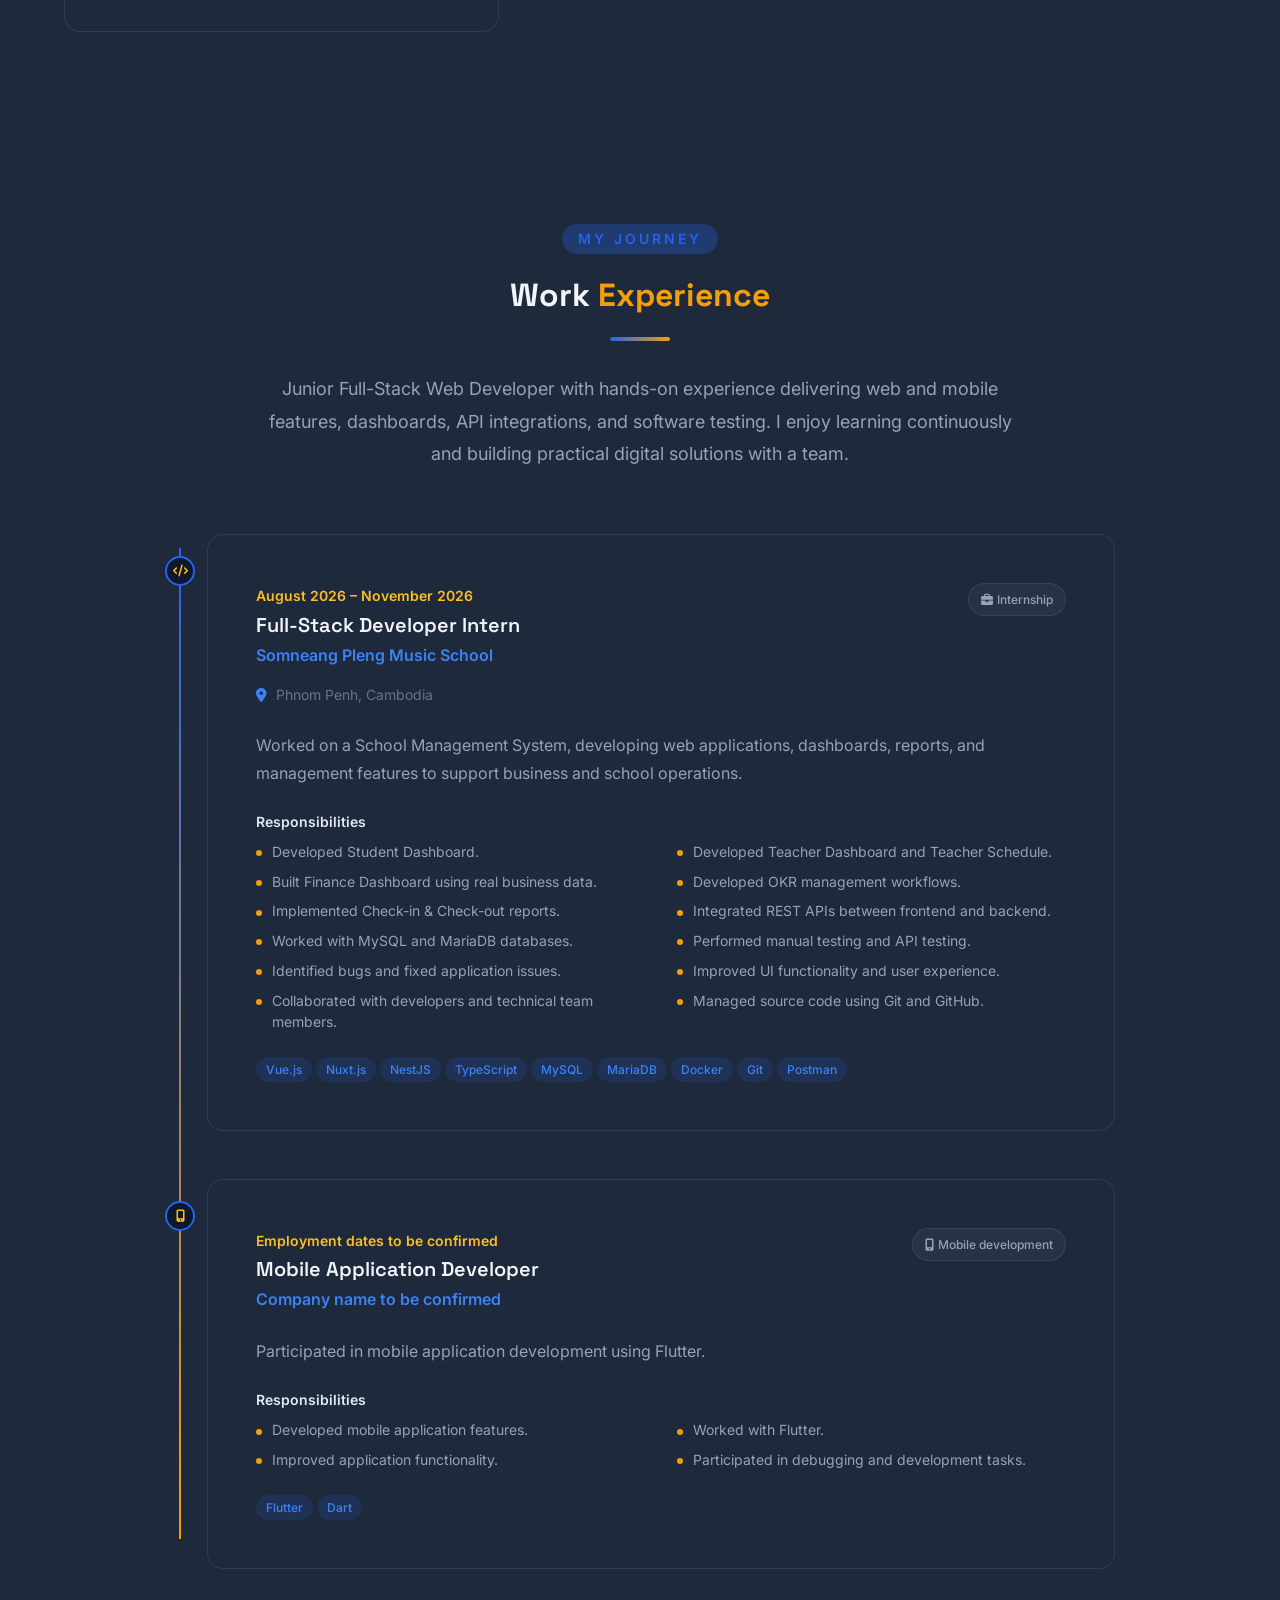
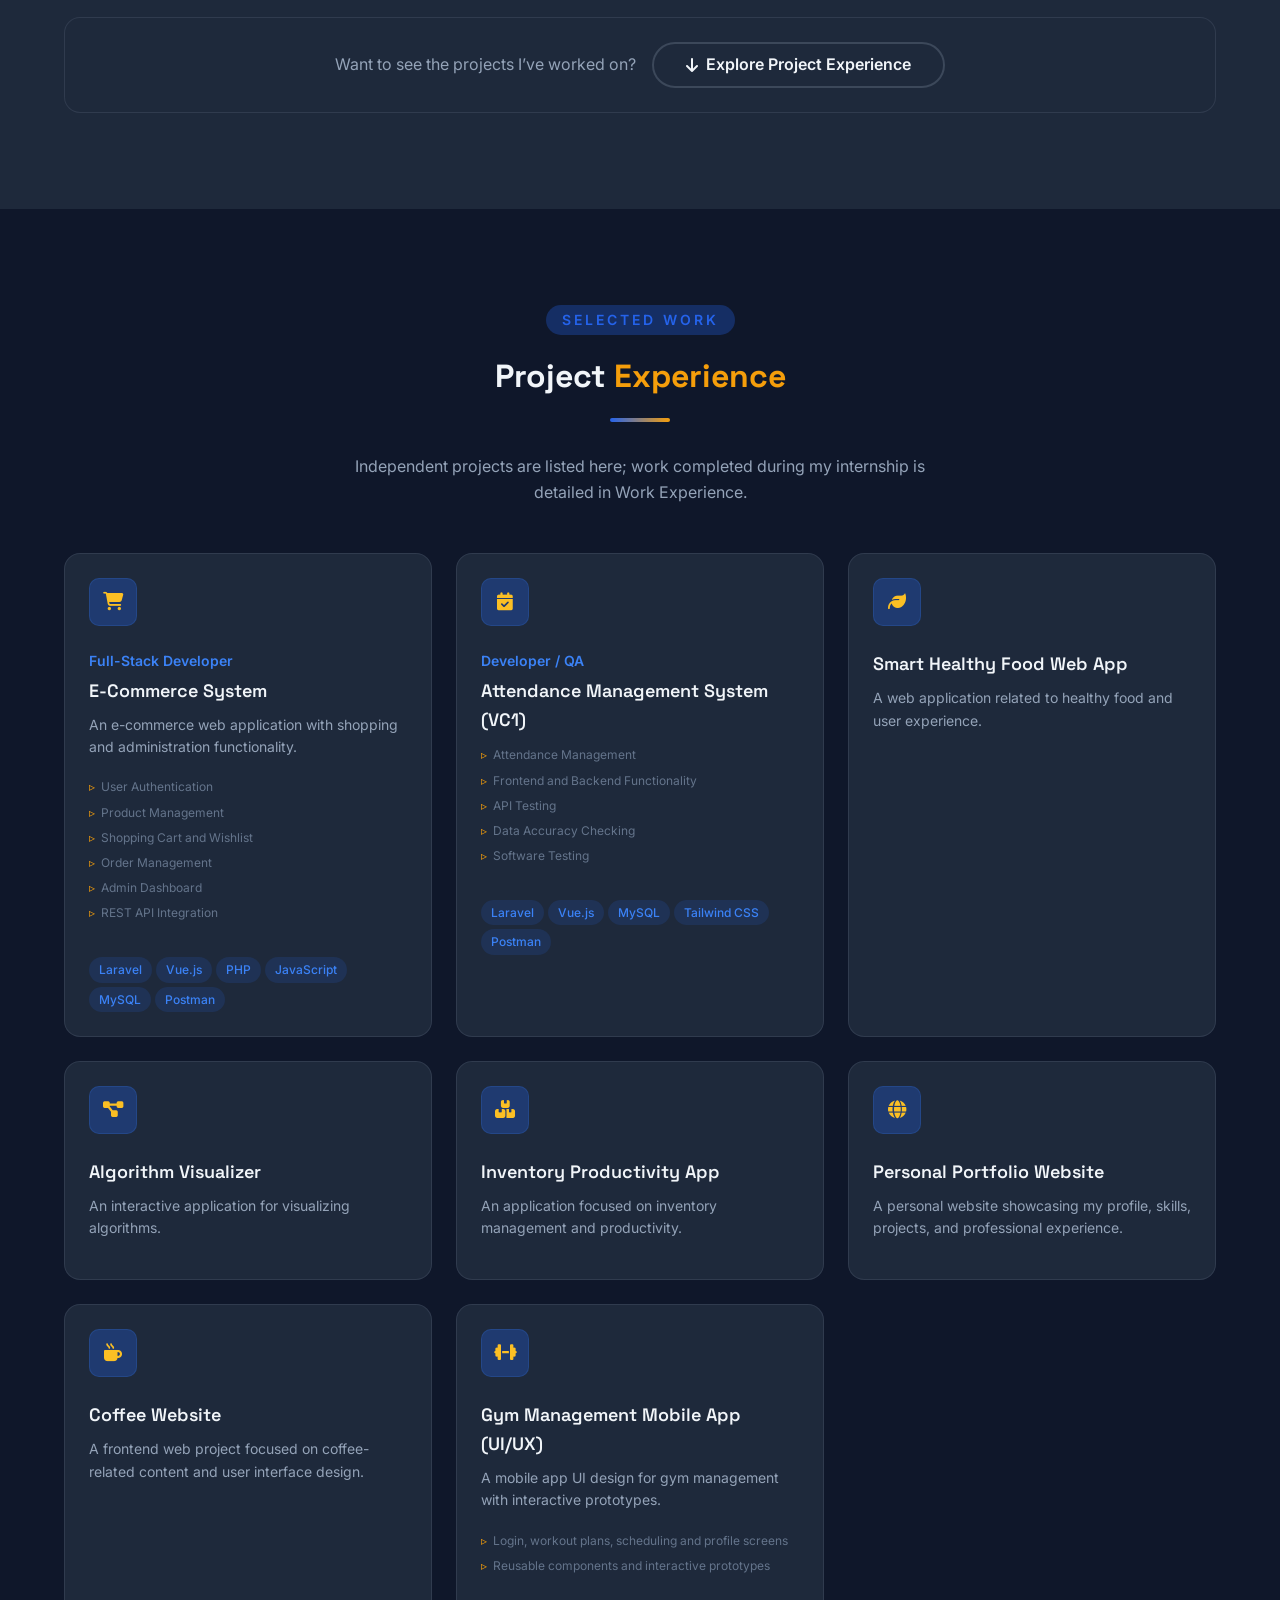
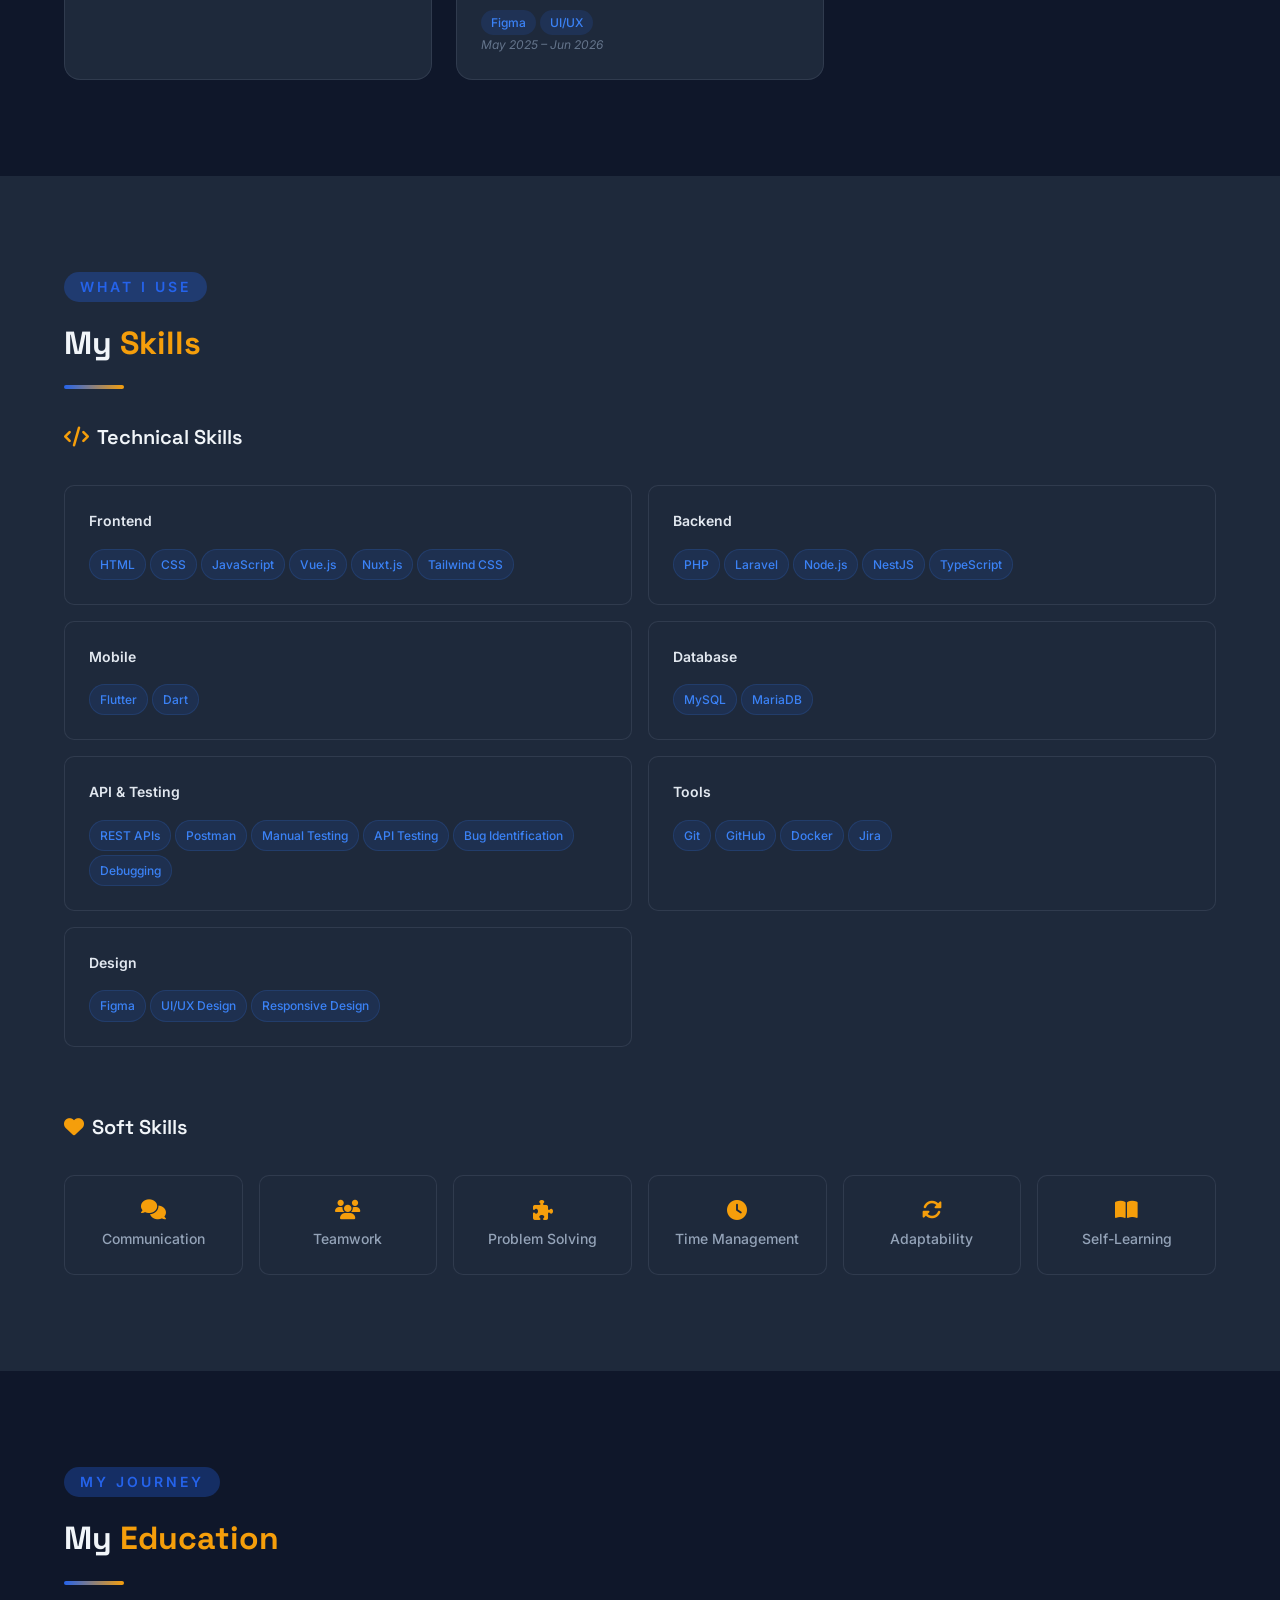
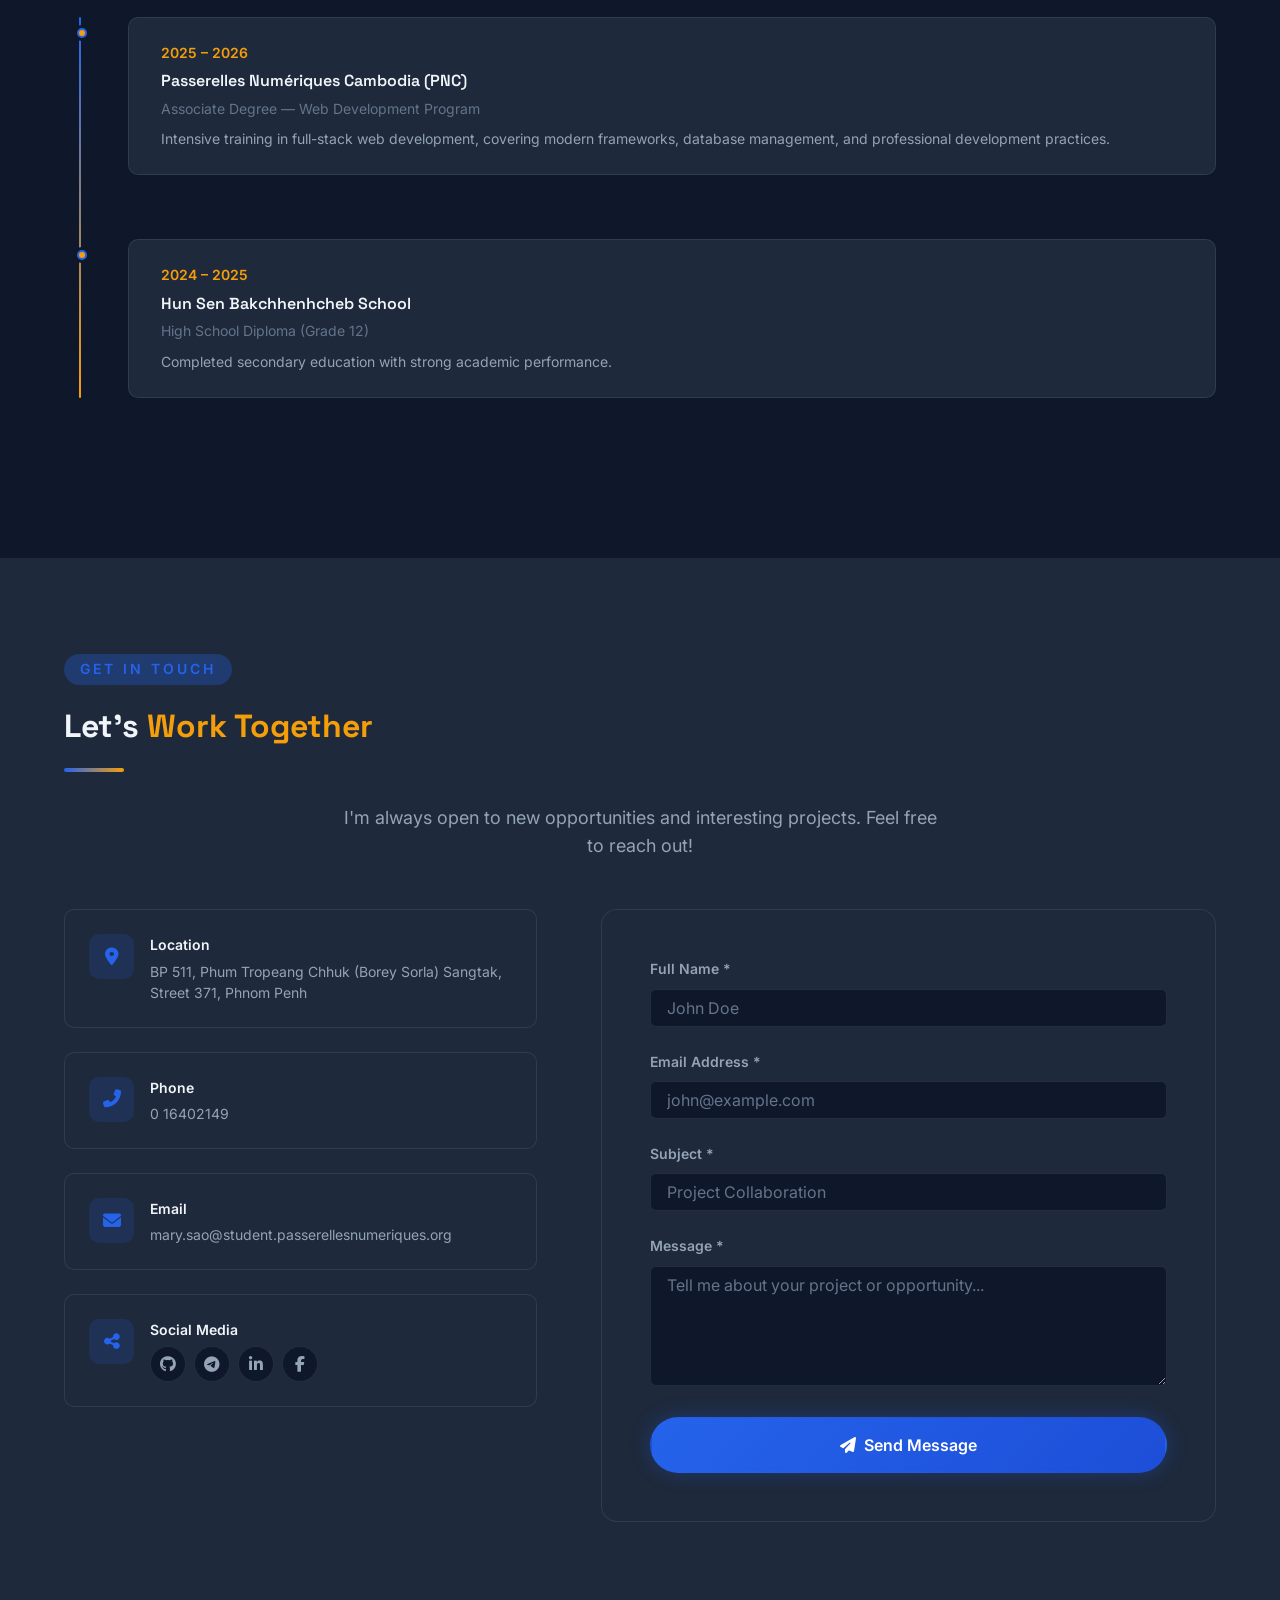
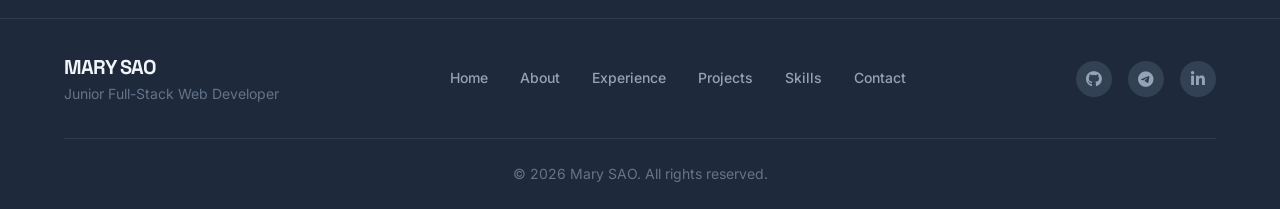
==== commit 2cf6a7b8: "Improve portfolio experience and project sections Co-authored-by: Copilot <223556219+Copilot@users.n" ====
--- a/index.html
+++ b/index.html
@@ -3,7 +3,7 @@
 <head>
     <meta charset="UTF-8">
     <meta name="viewport" content="width=device-width, initial-scale=1.0">
-    <title>Mary SAO | Web Developer Portfolio</title>
+    <title>Mary SAO | Junior Full-Stack Web Developer</title>
     <link rel="stylesheet" href="css/style.css">
     <link rel="preconnect" href="https://fonts.googleapis.com">
     <link href="https://fonts.googleapis.com/css2?family=Inter:wght@300;400;500;600;700&family=Space+Grotesk:wght@400;500;600;700&display=swap" rel="stylesheet">
@@ -25,6 +25,9 @@
                     <a href="#about" class="nav-link">About</a>
                 </li>
                 <li class="nav-item">
+                    <a href="#experience" class="nav-link">Experience</a>
+                </li>
+                <li class="nav-item">
                     <a href="#projects" class="nav-link">Projects</a>
                 </li>
                 <li class="nav-item">
@@ -56,7 +59,7 @@
                 </div>
                 <h1 class="hero-title">Mary <span class="highlight">SAO</span></h1>
                 <p class="hero-description">
-                    Passionate Web Developer | Building Responsive & User-Friendly Applications
+                    Junior Full-Stack Web Developer | Building useful, user-friendly web and mobile applications
                 </p>
                 <div class="hero-buttons">
                     <a href="#projects" class="btn btn-primary">
@@ -126,12 +129,9 @@
                     </div>
                 </div>
                 <div class="about-text-card">
-                    <h3>Web Development Student & Aspiring Developer</h3>
+                    <h3>Junior Full-Stack Web Developer</h3>
                     <p>
-                        I am a motivated Web Development student at <strong>Passerelles Numériques Cambodia (PNC)</strong>. I am very interested in this opportunity as it aligns with my passion for web development and my goal to build a professional career in the IT field.
-                    </p>
-                    <p>
-                        I enjoy building responsive, user-friendly web applications and continuously improving my technical skills. I have hands-on experience working on both team and individual projects, and I am eager to grow as an IT professional and contribute to impactful and meaningful projects.
+                        I am a Junior Full-Stack Web Developer with practical experience in web and mobile application development. I have experience building dashboards, integrating REST APIs, managing databases, testing software, and debugging applications. I am passionate about technology, continuous learning, and creating useful digital solutions.
                     </p>
                     <div class="about-stats">
                         <div class="stat">
@@ -156,176 +156,192 @@
         </div>
     </section>
 
-    <!-- Projects Section -->
+    <!-- Work Experience Section -->
+    <section class="experience" id="experience">
+        <div class="container">
+            <div class="section-header">
+                <span class="section-tag">My Journey</span>
+                <h2 class="section-title">Work <span class="highlight">Experience</span></h2>
+                <div class="section-line"></div>
+                <p class="experience-intro">
+                    Junior Full-Stack Web Developer with hands-on experience delivering web and mobile features, dashboards, API integrations, and software testing. I enjoy learning continuously and building practical digital solutions with a team.
+                </p>
+            </div>
+
+            <div class="experience-timeline" aria-label="Work experience">
+                <article class="experience-entry fade-in">
+                    <div class="experience-marker" aria-hidden="true"><i class="fas fa-code"></i></div>
+                    <div class="experience-card">
+                        <div class="experience-card-heading">
+                            <div>
+                                <span class="experience-period">August 2026 – November 2026</span>
+                                <h3>Full-Stack Developer Intern</h3>
+                                <p class="experience-company">Somneang Pleng Music School</p>
+                            </div>
+                            <span class="experience-type"><i class="fas fa-briefcase" aria-hidden="true"></i> Internship</span>
+                        </div>
+                        <div class="experience-meta">
+                            <span><i class="fas fa-map-marker-alt" aria-hidden="true"></i> Phnom Penh, Cambodia</span>
+                        </div>
+                        <p class="experience-description">
+                            Worked on a School Management System, developing web applications, dashboards, reports, and management features to support business and school operations.
+                        </p>
+                        <h4>Responsibilities</h4>
+                        <ul class="experience-responsibilities">
+                            <li>Developed Student Dashboard.</li>
+                            <li>Developed Teacher Dashboard and Teacher Schedule.</li>
+                            <li>Built Finance Dashboard using real business data.</li>
+                            <li>Developed OKR management workflows.</li>
+                            <li>Implemented Check-in &amp; Check-out reports.</li>
+                            <li>Integrated REST APIs between frontend and backend.</li>
+                            <li>Worked with MySQL and MariaDB databases.</li>
+                            <li>Performed manual testing and API testing.</li>
+                            <li>Identified bugs and fixed application issues.</li>
+                            <li>Improved UI functionality and user experience.</li>
+                            <li>Collaborated with developers and technical team members.</li>
+                            <li>Managed source code using Git and GitHub.</li>
+                        </ul>
+                        <div class="experience-tags" aria-label="Technologies used">
+                            <span class="tag">Vue.js</span>
+                            <span class="tag">Nuxt.js</span>
+                            <span class="tag">NestJS</span>
+                            <span class="tag">TypeScript</span>
+                            <span class="tag">MySQL</span>
+                            <span class="tag">MariaDB</span>
+                            <span class="tag">Docker</span>
+                            <span class="tag">Git</span>
+                            <span class="tag">Postman</span>
+                        </div>
+                    </div>
+                </article>
+
+                <article class="experience-entry fade-in">
+                    <div class="experience-marker" aria-hidden="true"><i class="fas fa-mobile-alt"></i></div>
+                    <div class="experience-card">
+                        <div class="experience-card-heading">
+                            <div>
+                                <span class="experience-period">Employment dates to be confirmed</span>
+                                <h3>Mobile Application Developer</h3>
+                                <p class="experience-company">Company name to be confirmed</p>
+                            </div>
+                            <span class="experience-type"><i class="fas fa-mobile-alt" aria-hidden="true"></i> Mobile development</span>
+                        </div>
+                        <p class="experience-description">
+                            Participated in mobile application development using Flutter.
+                        </p>
+                        <h4>Responsibilities</h4>
+                        <ul class="experience-responsibilities">
+                            <li>Developed mobile application features.</li>
+                            <li>Worked with Flutter.</li>
+                            <li>Improved application functionality.</li>
+                            <li>Participated in debugging and development tasks.</li>
+                        </ul>
+                        <div class="experience-tags" aria-label="Technologies used">
+                            <span class="tag">Flutter</span>
+                            <span class="tag">Dart</span>
+                        </div>
+                    </div>
+                </article>
+            </div>
+
+            <div class="experience-project-link">
+                <p>Want to see the projects I’ve worked on?</p>
+                <a class="btn btn-outline" href="#projects">
+                    <i class="fas fa-arrow-down" aria-hidden="true"></i> Explore Project Experience
+                </a>
+            </div>
+        </div>
+    </section>
+
+    <!-- Project Experience Section -->
     <section class="projects" id="projects">
         <div class="container">
             <div class="section-header">
-                <span class="section-tag">My Portfolio</span>
-                <h2 class="section-title">Featured <span class="highlight">Projects</span></h2>
+                <span class="section-tag">Selected Work</span>
+                <h2 class="section-title">Project <span class="highlight">Experience</span></h2>
                 <div class="section-line"></div>
+                <p class="projects-intro">Independent projects are listed here; work completed during my internship is detailed in Work Experience.</p>
             </div>
             <div class="projects-grid">
-                <!-- Project 1: Attendance Management System -->
-                <div class="project-card" data-category="web-app">
-                    <div class="project-image">
-                        <div class="project-placeholder">
-                            <i class="fas fa-calendar-check fa-3x"></i>
-                            <span>Attendance Management System</span>
-                        </div>
-                    </div>
-                    <div class="project-content">
-                        <h3>Attendance Management System (VC1)</h3>
-                        <p>A comprehensive web-based attendance management system built with Vue.js, Laravel API, and MySQL.</p>
+                <article class="project-card fade-in">
+                    <div class="project-image" aria-hidden="true"><div class="project-placeholder"><i class="fas fa-cart-shopping"></i></div></div>
+                    <div class="project-content">
+                        <span class="project-role">Full-Stack Developer</span>
+                        <h3>E-Commerce System</h3>
+                        <p>An e-commerce web application with shopping and administration functionality.</p>
                         <ul class="project-features">
-                            <li>Multi-session attendance tracking (4 sessions/day)</li>
-                            <li>Role-based access control (Admin, Teacher, Education, Training)</li>
-                            <li>Telegram notifications for absence alerts</li>
-                            <li>Attendance reports & Excel export</li>
+                            <li>User Authentication</li><li>Product Management</li><li>Shopping Cart and Wishlist</li>
+                            <li>Order Management</li><li>Admin Dashboard</li><li>REST API Integration</li>
                         </ul>
                         <div class="project-tags">
-                            <span class="tag">Vue.js</span>
-                            <span class="tag">Laravel</span>
-                            <span class="tag">MySQL</span>
-                            <span class="tag">Telegram API</span>
-                        </div>
-                        <div class="project-date">Feb 16 – Mar 31, 2026</div>
-                    </div>
-                </div>
-
-                <!-- Project 2: Smart Healthy Food -->
-                <div class="project-card" data-category="web-design">
-                    <div class="project-image">
-                        <div class="project-placeholder">
-                            <i class="fas fa-apple-alt fa-3x"></i>
-                            <span>Smart Healthy Food</span>
-                        </div>
-                    </div>
-                    <div class="project-content">
-                        <h3>Smart Healthy Food</h3>
-                        <p>A responsive web application focused on healthy food recommendations with modern design principles.</p>
+                            <span class="tag">Laravel</span><span class="tag">Vue.js</span><span class="tag">PHP</span>
+                            <span class="tag">JavaScript</span><span class="tag">MySQL</span><span class="tag">Postman</span>
+                        </div>
+                    </div>
+                </article>
+                <article class="project-card fade-in">
+                    <div class="project-image" aria-hidden="true"><div class="project-placeholder"><i class="fas fa-calendar-check"></i></div></div>
+                    <div class="project-content">
+                        <span class="project-role">Developer / QA</span>
+                        <h3>Attendance Management System (VC1)</h3>
                         <ul class="project-features">
-                            <li>Responsive web design with mobile-first approach</li>
-                            <li>User-centered design patterns</li>
-                            <li>Reusable UI components</li>
-                            <li>Improved usability & accessibility</li>
+                            <li>Attendance Management</li><li>Frontend and Backend Functionality</li>
+                            <li>API Testing</li><li>Data Accuracy Checking</li><li>Software Testing</li>
                         </ul>
                         <div class="project-tags">
-                            <span class="tag">HTML</span>
-                            <span class="tag">CSS</span>
-                            <span class="tag">Figma</span>
-                        </div>
-                        <div class="project-date">Sep – Oct 2025</div>
-                    </div>
-                </div>
-
-                <!-- Project 3: Random Students App -->
-                <div class="project-card" data-category="web-app">
-                    <div class="project-image">
-                        <div class="project-placeholder">
-                            <i class="fas fa-sort-amount-up fa-3x"></i>
-                            <span>Random Students App</span>
-                        </div>
-                    </div>
-                    <div class="project-content">
-                        <h3>Random Students App (Algorithm Project)</h3>
-                        <p>An interactive web application visualizing sorting and searching algorithms for educational purposes.</p>
+                            <span class="tag">Laravel</span><span class="tag">Vue.js</span><span class="tag">MySQL</span>
+                            <span class="tag">Tailwind CSS</span><span class="tag">Postman</span>
+                        </div>
+                    </div>
+                </article>
+                <article class="project-card fade-in">
+                    <div class="project-image" aria-hidden="true"><div class="project-placeholder"><i class="fas fa-leaf"></i></div></div>
+                    <div class="project-content">
+                        <h3>Smart Healthy Food Web App</h3>
+                        <p>A web application related to healthy food and user experience.</p>
+                    </div>
+                </article>
+                <article class="project-card fade-in">
+                    <div class="project-image" aria-hidden="true"><div class="project-placeholder"><i class="fas fa-diagram-project"></i></div></div>
+                    <div class="project-content">
+                        <h3>Algorithm Visualizer</h3>
+                        <p>An interactive application for visualizing algorithms.</p>
+                    </div>
+                </article>
+                <article class="project-card fade-in">
+                    <div class="project-image" aria-hidden="true"><div class="project-placeholder"><i class="fas fa-boxes-stacked"></i></div></div>
+                    <div class="project-content">
+                        <h3>Inventory Productivity App</h3>
+                        <p>An application focused on inventory management and productivity.</p>
+                    </div>
+                </article>
+                <article class="project-card fade-in">
+                    <div class="project-image" aria-hidden="true"><div class="project-placeholder"><i class="fas fa-globe"></i></div></div>
+                    <div class="project-content">
+                        <h3>Personal Portfolio Website</h3>
+                        <p>A personal website showcasing my profile, skills, projects, and professional experience.</p>
+                    </div>
+                </article>
+                <article class="project-card fade-in">
+                    <div class="project-image" aria-hidden="true"><div class="project-placeholder"><i class="fas fa-mug-hot"></i></div></div>
+                    <div class="project-content">
+                        <h3>Coffee Website</h3>
+                        <p>A frontend web project focused on coffee-related content and user interface design.</p>
+                    </div>
+                </article>
+                <article class="project-card fade-in">
+                    <div class="project-image" aria-hidden="true"><div class="project-placeholder"><i class="fas fa-dumbbell"></i></div></div>
+                    <div class="project-content">
+                        <h3>Gym Management Mobile App (UI/UX)</h3>
+                        <p>A mobile app UI design for gym management with interactive prototypes.</p>
                         <ul class="project-features">
-                            <li>Step-by-step algorithm visualization</li>
-                            <li>Sorting & searching algorithm implementations</li>
-                            <li>Reusable component architecture</li>
-                            <li>Enhanced logical thinking & problem-solving</li>
+                            <li>Login, workout plans, scheduling and profile screens</li>
+                            <li>Reusable components and interactive prototypes</li>
                         </ul>
-                        <div class="project-tags">
-                            <span class="tag">JavaScript</span>
-                            <span class="tag">Algorithms</span>
-                            <span class="tag">OOP</span>
-                        </div>
-                        <div class="project-date">Dec 2025 – Jan 2026</div>
-                    </div>
-                </div>
-
-                <!-- Project 4: Inventory Management App -->
-                <div class="project-card" data-category="web-app">
-                    <div class="project-image">
-                        <div class="project-placeholder">
-                            <i class="fas fa-boxes fa-3x"></i>
-                            <span>Inventory Management</span>
-                        </div>
-                    </div>
-                    <div class="project-content">
-                        <h3>Inventory Management App</h3>
-                        <p>A responsive web application for task and deadline management with intuitive UI/UX design.</p>
-                        <ul class="project-features">
-                            <li>Task & deadline management</li>
-                            <li>UI/UX design with accessibility focus</li>
-                            <li>Cross-device responsiveness</li>
-                            <li>Iterative improvement based on feedback</li>
-                        </ul>
-                        <div class="project-tags">
-                            <span class="tag">JavaScript</span>
-                            <span class="tag">HTML</span>
-                            <span class="tag">CSS</span>
-                        </div>
-                        <div class="project-date">Oct 22 – Nov 6, 2025</div>
-                    </div>
-                </div>
-
-                <!-- Project 5: Gym Management Mobile App -->
-                <div class="project-card" data-category="design">
-                    <div class="project-image">
-                        <div class="project-placeholder">
-                            <i class="fas fa-dumbbell fa-3x"></i>
-                            <span>Gym Management App</span>
-                        </div>
-                    </div>
-                    <div class="project-content">
-                        <h3>Gym Management Mobile App (UI/UX)</h3>
-                        <p>A comprehensive mobile app UI design for gym management with interactive prototypes.</p>
-                        <ul class="project-features">
-                            <li>Figma-based UI/UX design</li>
-                            <li>Login, workout plans, scheduling & profile screens</li>
-                            <li>Mobile-first clean UI/UX</li>
-                            <li>Reusable components & interactive prototypes</li>
-                        </ul>
-                        <div class="project-tags">
-                            <span class="tag">Figma</span>
-                            <span class="tag">UI/UX</span>
-                            <span class="tag">Mobile-First</span>
-                        </div>
+                        <div class="project-tags"><span class="tag">Figma</span><span class="tag">UI/UX</span></div>
                         <div class="project-date">May 2025 – Jun 2026</div>
                     </div>
-                </div>
-
-                <!-- Project 6: Portfolio Website -->
-                <div class="project-card" data-category="web-design">
-                    <div class="project-image">
-                        <div class="project-placeholder">
-                            <i class="fas fa-globe fa-3x"></i>
-                            <span>Portfolio Website</span>
-                        </div>
-                    </div>
-                    <div class="project-content">
-                        <h3>Personal Portfolio Website</h3>
-                        <p>A personal portfolio website showcasing projects, skills, and professional development journey.</p>
-                        <ul class="project-features">
-                            <li>Fully responsive design</li>
-                            <li>Clean UI layout & modern design</li>
-                            <li>Interactive elements & animations</li>
-                            <li>Contact form with validation</li>
-                        </ul>
-                        <div class="project-tags">
-                            <span class="tag">HTML</span>
-                            <span class="tag">CSS</span>
-                            <span class="tag">JavaScript</span>
-                        </div>
-                        <div class="project-date">Current Project</div>
-                    </div>
-                </div>
-            </div>
-            <div class="projects-actions">
-                <a href="pages/follow-up.html" class="btn btn-primary">
-                    <i class="fas fa-handshake"></i> Contact Me About Projects
-                </a>
+                </article>
             </div>
         </div>
     </section>
@@ -341,56 +357,34 @@
             <div class="skills-container">
                 <div class="skills-category">
                     <h3><i class="fas fa-code"></i> Technical Skills</h3>
-                    <div class="skills-grid">
-                        <div class="skill-card">
-                            <div class="skill-icon"><i class="fab fa-html5"></i></div>
-                            <span>HTML5</span>
-                            <div class="skill-bar"><div class="skill-progress" data-width="90"></div></div>
-                        </div>
-                        <div class="skill-card">
-                            <div class="skill-icon"><i class="fab fa-css3-alt"></i></div>
-                            <span>CSS3</span>
-                            <div class="skill-bar"><div class="skill-progress" data-width="88"></div></div>
-                        </div>
-                        <div class="skill-card">
-                            <div class="skill-icon"><i class="fab fa-js"></i></div>
-                            <span>JavaScript</span>
-                            <div class="skill-bar"><div class="skill-progress" data-width="75"></div></div>
-                        </div>
-                        <div class="skill-card">
-                            <div class="skill-icon"><i class="fas fa-cube"></i></div>
-                            <span>Laravel/PHP</span>
-                            <div class="skill-bar"><div class="skill-progress" data-width="70"></div></div>
-                        </div>
-                        <div class="skill-card">
-                            <div class="skill-icon"><i class="fab fa-vuejs"></i></div>
-                            <span>Vue.js</span>
-                            <div class="skill-bar"><div class="skill-progress" data-width="65"></div></div>
-                        </div>
-                        <div class="skill-card">
-                            <div class="skill-icon"><i class="fab fa-node-js"></i></div>
-                            <span>Node.js</span>
-                            <div class="skill-bar"><div class="skill-progress" data-width="55"></div></div>
-                        </div>
-                        <div class="skill-card">
-                            <div class="skill-icon"><i class="fas fa-database"></i></div>
-                            <span>MySQL</span>
-                            <div class="skill-bar"><div class="skill-progress" data-width="70"></div></div>
-                        </div>
-                        <div class="skill-card">
-                            <div class="skill-icon"><i class="fab fa-figma"></i></div>
-                            <span>Figma</span>
-                            <div class="skill-bar"><div class="skill-progress" data-width="60"></div></div>
-                        </div>
-                        <div class="skill-card">
-                            <div class="skill-icon"><i class="fab fa-git-alt"></i></div>
-                            <span>Git & GitHub</span>
-                            <div class="skill-bar"><div class="skill-progress" data-width="80"></div></div>
-                        </div>
-                        <div class="skill-card">
-                            <div class="skill-icon"><i class="fas fa-flask"></i></div>
-                            <span>Docker</span>
-                            <div class="skill-bar"><div class="skill-progress" data-width="40"></div></div>
+                    <div class="technical-skill-groups">
+                        <div class="technical-skill-group">
+                            <h4>Frontend</h4>
+                            <div class="skill-tags"><span>HTML</span><span>CSS</span><span>JavaScript</span><span>Vue.js</span><span>Nuxt.js</span><span>Tailwind CSS</span></div>
+                        </div>
+                        <div class="technical-skill-group">
+                            <h4>Backend</h4>
+                            <div class="skill-tags"><span>PHP</span><span>Laravel</span><span>Node.js</span><span>NestJS</span><span>TypeScript</span></div>
+                        </div>
+                        <div class="technical-skill-group">
+                            <h4>Mobile</h4>
+                            <div class="skill-tags"><span>Flutter</span><span>Dart</span></div>
+                        </div>
+                        <div class="technical-skill-group">
+                            <h4>Database</h4>
+                            <div class="skill-tags"><span>MySQL</span><span>MariaDB</span></div>
+                        </div>
+                        <div class="technical-skill-group">
+                            <h4>API &amp; Testing</h4>
+                            <div class="skill-tags"><span>REST APIs</span><span>Postman</span><span>Manual Testing</span><span>API Testing</span><span>Bug Identification</span><span>Debugging</span></div>
+                        </div>
+                        <div class="technical-skill-group">
+                            <h4>Tools</h4>
+                            <div class="skill-tags"><span>Git</span><span>GitHub</span><span>Docker</span><span>Jira</span></div>
+                        </div>
+                        <div class="technical-skill-group">
+                            <h4>Design</h4>
+                            <div class="skill-tags"><span>Figma</span><span>UI/UX Design</span><span>Responsive Design</span></div>
                         </div>
                     </div>
                 </div>
@@ -432,7 +426,7 @@
         <div class="container">
             <div class="section-header">
                 <span class="section-tag">My Journey</span>
-                <h2 class="section-title">Education & <span class="highlight">Experience</span></h2>
+                <h2 class="section-title">My <span class="highlight">Education</span></h2>
                 <div class="section-line"></div>
             </div>
             <div class="timeline">
@@ -452,24 +446,6 @@
                         <h3>Hun Sen Bakchhenhcheb School</h3>
                         <h4>High School Diploma (Grade 12)</h4>
                         <p>Completed secondary education with strong academic performance.</p>
-                    </div>
-                </div>
-                <div class="timeline-item">
-                    <div class="timeline-dot"></div>
-                    <div class="timeline-content">
-                        <div class="timeline-date">May 2025 – Jun 2026</div>
-                        <h3>Gym Management Mobile App — UI/UX Design</h3>
-                        <h4>Independent Design Project</h4>
-                        <p>Designed a full mobile app UI using Figma including login, workout plans, scheduling, and profile screens.</p>
-                    </div>
-                </div>
-                <div class="timeline-item">
-                    <div class="timeline-dot"></div>
-                    <div class="timeline-content">
-                        <div class="timeline-date">Feb 16 – Mar 31, 2026</div>
-                        <h3>Attendance Management System</h3>
-                        <h4>Team Project (VC1)</h4>
-                        <p>Developed a Vue.js/Laravel attendance system with role-based access and Telegram integration.</p>
                     </div>
                 </div>
             </div>
@@ -552,11 +528,12 @@
             <div class="footer-content">
                 <div class="footer-brand">
                     <span class="logo-text">MARY SAO</span>
-                    <p>Mary SAO Web Developer</p>
+                    <p>Junior Full-Stack Web Developer</p>
                 </div>
                 <div class="footer-links">
                     <a href="#hero">Home</a>
                     <a href="#about">About</a>
+                    <a href="#experience">Experience</a>
                     <a href="#projects">Projects</a>
                     <a href="#skills">Skills</a>
                     <a href="#contact">Contact</a>
--- a/css/style.css
+++ b/css/style.css
@@ -607,8 +607,10 @@
 }
 
 .info-item span {
+  min-width: 0;
   color: var(--text-accent);
   font-weight: 500;
+  overflow-wrap: anywhere;
 }
 
 .about-text-card {
@@ -669,57 +671,75 @@
   padding: var(--spacing-4xl) 0;
 }
 
+.projects .section-header {
+  text-align: center;
+}
+
+.projects .section-line {
+  margin-right: auto;
+  margin-left: auto;
+}
+
+.projects-intro {
+  max-width: 620px;
+  margin: 0 auto var(--spacing-2xl);
+  color: var(--text-secondary);
+}
+
 .projects-grid {
   display: grid;
-  grid-template-columns: repeat(2, 1fr);
-  gap: var(--spacing-2xl);
+  grid-template-columns: repeat(3, minmax(0, 1fr));
+  align-items: stretch;
+  gap: var(--spacing-lg);
 }
 
 .project-card {
+  min-width: 0;
   background: var(--bg-card);
   border: 1px solid var(--border-color);
   border-radius: var(--radius-lg);
   overflow: hidden;
-  transition: all var(--transition-normal);
+  transition: border-color var(--transition-normal), box-shadow var(--transition-normal), transform var(--transition-normal);
 }
 
 .project-card:hover {
   border-color: var(--primary);
-  box-shadow: var(--shadow-lg);
-  transform: translateY(-4px);
+  box-shadow: var(--shadow-md);
+  transform: translateY(-3px);
 }
 
 .project-image {
-  height: 200px;
+  height: auto;
   position: relative;
-  overflow: hidden;
+  padding: var(--spacing-lg) var(--spacing-lg) 0;
 }
 
 .project-placeholder {
-  width: 100%;
-  height: 100%;
-  display: flex;
+  width: 48px;
+  height: 48px;
+  display: flex;
+  align-items: center;
+  justify-content: center;
+  background: var(--primary-glow);
+  border: 1px solid rgba(59, 130, 246, 0.18);
+  border-radius: var(--radius-md);
+  color: var(--highlight-text);
+  font-size: var(--font-size-lg);
+}
+
+.project-role {
+  display: inline-block;
+  margin-bottom: var(--spacing-xs);
+  color: var(--primary-light);
+  font-size: var(--font-size-sm);
+  font-weight: 600;
+}
+
+.project-content {
+  display: flex;
+  flex: 1;
   flex-direction: column;
-  align-items: center;
-  justify-content: center;
-  background: linear-gradient(135deg, var(--bg-secondary), var(--bg-tertiary));
-  color: var(--primary);
-  gap: var(--spacing-sm);
-  transition: all var(--transition-normal);
-}
-
-.project-card:hover .project-placeholder {
-  background: linear-gradient(135deg, var(--bg-tertiary), var(--bg-card));
-}
-
-.project-placeholder span {
-  font-size: var(--font-size-sm);
-  font-weight: 600;
-  color: var(--text-muted);
-}
-
-.project-content {
-  padding: var(--spacing-xl);
+  padding: var(--spacing-lg);
 }
 
 .project-content h3 {
@@ -762,7 +782,8 @@
   display: flex;
   flex-wrap: wrap;
   gap: var(--spacing-xs);
-  margin-bottom: var(--spacing-md);
+  margin-top: auto;
+  padding-top: var(--spacing-md);
 }
 
 .tag {
@@ -785,6 +806,217 @@
   margin-top: var(--spacing-3xl);
 }
 
+/* Project link from employment history */
+.experience-project-link {
+  display: flex;
+  align-items: center;
+  justify-content: center;
+  flex-wrap: wrap;
+  gap: var(--spacing-md);
+  margin-top: var(--spacing-2xl);
+  padding: var(--spacing-lg);
+  background: var(--bg-card);
+  border: 1px solid var(--border-color);
+  border-radius: var(--radius-lg);
+  text-align: center;
+}
+
+.experience-project-link p {
+  color: var(--text-secondary);
+}
+
+.experience-project-link .btn {
+  max-width: 100%;
+  justify-content: center;
+  white-space: normal;
+  text-align: center;
+}
+
+/* ===== Professional Experience ===== */
+.experience {
+  padding: var(--spacing-4xl) 0;
+  background: var(--bg-secondary);
+}
+
+.experience .section-header {
+  text-align: center;
+}
+
+.experience .section-line {
+  margin-right: auto;
+  margin-left: auto;
+}
+
+.experience-intro {
+  max-width: 760px;
+  margin: 0 auto;
+  color: var(--text-secondary);
+  font-size: var(--font-size-lg);
+  line-height: 1.8;
+}
+
+.experience-timeline {
+  position: relative;
+  max-width: 950px;
+  margin: var(--spacing-3xl) auto 0;
+  padding-left: 42px;
+}
+
+.experience-timeline::before {
+  content: '';
+  position: absolute;
+  top: 14px;
+  bottom: 30px;
+  left: 14px;
+  width: 2px;
+  background: linear-gradient(to bottom, var(--primary), var(--highlight));
+}
+
+.experience-entry {
+  position: relative;
+  margin-bottom: var(--spacing-2xl);
+}
+
+.experience-entry:last-child {
+  margin-bottom: 0;
+}
+
+.experience-marker {
+  position: absolute;
+  top: 22px;
+  left: -42px;
+  width: 30px;
+  height: 30px;
+  display: grid;
+  place-items: center;
+  color: var(--highlight-text);
+  background: var(--bg-primary);
+  border: 2px solid var(--primary);
+  border-radius: 50%;
+  font-size: var(--font-size-xs);
+  z-index: 1;
+}
+
+.experience-card {
+  padding: var(--spacing-2xl);
+  background: var(--bg-card);
+  border: 1px solid var(--border-color);
+  border-radius: var(--radius-lg);
+  transition: border-color var(--transition-normal), box-shadow var(--transition-normal), transform var(--transition-normal);
+}
+
+.experience-card:hover {
+  border-color: var(--primary);
+  box-shadow: var(--shadow-md);
+  transform: translateY(-3px);
+}
+
+.experience-card-heading {
+  display: flex;
+  align-items: flex-start;
+  justify-content: space-between;
+  gap: var(--spacing-lg);
+}
+
+.experience-period {
+  display: inline-block;
+  margin-bottom: var(--spacing-xs);
+  color: var(--highlight-text);
+  font-size: var(--font-size-sm);
+  font-weight: 600;
+}
+
+.experience-card h3 {
+  color: var(--text-primary);
+  font-family: var(--font-heading);
+  font-size: var(--font-size-xl);
+  font-weight: 600;
+  line-height: 1.35;
+}
+
+.experience-company {
+  margin-top: var(--spacing-xs);
+  color: var(--primary-light);
+  font-size: var(--font-size-base);
+  font-weight: 600;
+}
+
+.experience-type {
+  display: inline-flex;
+  align-items: center;
+  gap: var(--spacing-xs);
+  flex-shrink: 0;
+  padding: 6px 12px;
+  color: var(--text-secondary);
+  background: rgba(148, 163, 184, 0.08);
+  border: 1px solid var(--border-color);
+  border-radius: var(--radius-full);
+  font-size: var(--font-size-xs);
+  font-weight: 500;
+}
+
+.experience-meta {
+  display: flex;
+  flex-wrap: wrap;
+  gap: var(--spacing-md);
+  margin-top: var(--spacing-md);
+  color: var(--text-muted);
+  font-size: var(--font-size-sm);
+}
+
+.experience-meta i {
+  margin-right: 5px;
+  color: var(--primary-light);
+}
+
+.experience-description {
+  margin: var(--spacing-lg) 0;
+  color: var(--text-secondary);
+  line-height: 1.75;
+}
+
+.experience-card h4 {
+  margin-bottom: var(--spacing-sm);
+  color: var(--text-accent);
+  font-size: var(--font-size-sm);
+  font-weight: 600;
+}
+
+.experience-responsibilities,
+.experience-project-features {
+  display: grid;
+  grid-template-columns: repeat(2, minmax(0, 1fr));
+  gap: 8px var(--spacing-xl);
+  margin-bottom: var(--spacing-lg);
+}
+
+.experience-responsibilities li,
+.experience-project-features li {
+  position: relative;
+  padding-left: 16px;
+  color: var(--text-secondary);
+  font-size: var(--font-size-sm);
+  line-height: 1.55;
+}
+
+.experience-responsibilities li::before,
+.experience-project-features li::before {
+  content: '';
+  position: absolute;
+  top: 0.65em;
+  left: 0;
+  width: 6px;
+  height: 6px;
+  border-radius: 50%;
+  background: var(--highlight);
+}
+
+.experience-tags {
+  display: flex;
+  flex-wrap: wrap;
+  gap: var(--spacing-xs);
+}
+
 /* ===== Skills Section ===== */
 .skills {
   padding: var(--spacing-4xl) 0;
@@ -810,6 +1042,43 @@
 
 .skills-category h3 i {
   color: var(--highlight);
+}
+
+.technical-skill-groups {
+  display: grid;
+  grid-template-columns: repeat(2, minmax(0, 1fr));
+  gap: var(--spacing-md);
+}
+
+.technical-skill-group {
+  min-width: 0;
+  padding: var(--spacing-lg);
+  background: var(--bg-card);
+  border: 1px solid var(--border-color);
+  border-radius: var(--radius-md);
+}
+
+.technical-skill-group h4 {
+  margin-bottom: var(--spacing-md);
+  color: var(--text-accent);
+  font-size: var(--font-size-sm);
+  font-weight: 600;
+}
+
+.skill-tags {
+  display: flex;
+  flex-wrap: wrap;
+  gap: var(--spacing-xs);
+}
+
+.skill-tags span {
+  padding: 5px 10px;
+  color: var(--primary-light);
+  background: rgba(37, 99, 235, 0.12);
+  border: 1px solid rgba(59, 130, 246, 0.16);
+  border-radius: var(--radius-full);
+  font-size: var(--font-size-xs);
+  font-weight: 500;
 }
 
 .skills-grid {
@@ -1000,6 +1269,10 @@
   gap: var(--spacing-3xl);
 }
 
+.contact-wrapper > * {
+  min-width: 0;
+}
+
 .contact-info {
   display: flex;
   flex-direction: column;
@@ -1046,6 +1319,11 @@
   font-size: var(--font-size-sm);
   color: var(--text-secondary);
   line-height: 1.5;
+  overflow-wrap: anywhere;
+}
+
+.contact-card > div:last-child {
+  min-width: 0;
 }
 
 .contact-social {
@@ -1307,7 +1585,7 @@
   }
 
   .projects-grid {
-    grid-template-columns: 1fr;
+    grid-template-columns: repeat(2, minmax(0, 1fr));
   }
 
   .contact-wrapper {
@@ -1370,6 +1648,39 @@
     grid-template-columns: repeat(2, 1fr);
   }
 
+  .technical-skill-groups {
+    grid-template-columns: 1fr;
+  }
+
+  .projects-grid {
+    grid-template-columns: 1fr;
+  }
+
+  .experience-timeline {
+    padding-left: 34px;
+  }
+
+  .experience-timeline::before {
+    left: 10px;
+  }
+
+  .experience-marker {
+    left: -34px;
+  }
+
+  .experience-card {
+    padding: var(--spacing-lg);
+  }
+
+  .experience-card-heading {
+    flex-direction: column;
+    gap: var(--spacing-sm);
+  }
+
+  .experience-responsibilities {
+    grid-template-columns: 1fr;
+  }
+
   .skills-grid {
     grid-template-columns: 1fr;
   }
@@ -1408,8 +1719,53 @@
     grid-template-columns: 1fr;
   }
 
+  .projects-actions .btn {
+    max-width: 100%;
+    justify-content: center;
+    white-space: normal;
+    text-align: center;
+  }
+
+  .experience-timeline {
+    padding-left: 28px;
+  }
+
+  .experience-timeline::before {
+    left: 8px;
+  }
+
+  .experience-marker {
+    left: -28px;
+    width: 26px;
+    height: 26px;
+  }
+
+  .experience-project-link {
+    flex-direction: column;
+  }
+
   .contact-social {
     justify-content: center;
+  }
+}
+
+@media (prefers-reduced-motion: reduce) {
+  html {
+    scroll-behavior: auto;
+  }
+
+  *,
+  *::before,
+  *::after {
+    animation-duration: 0.01ms !important;
+    animation-iteration-count: 1 !important;
+    scroll-behavior: auto !important;
+    transition-duration: 0.01ms !important;
+  }
+
+  .fade-in {
+    opacity: 1;
+    transform: none;
   }
 }
 
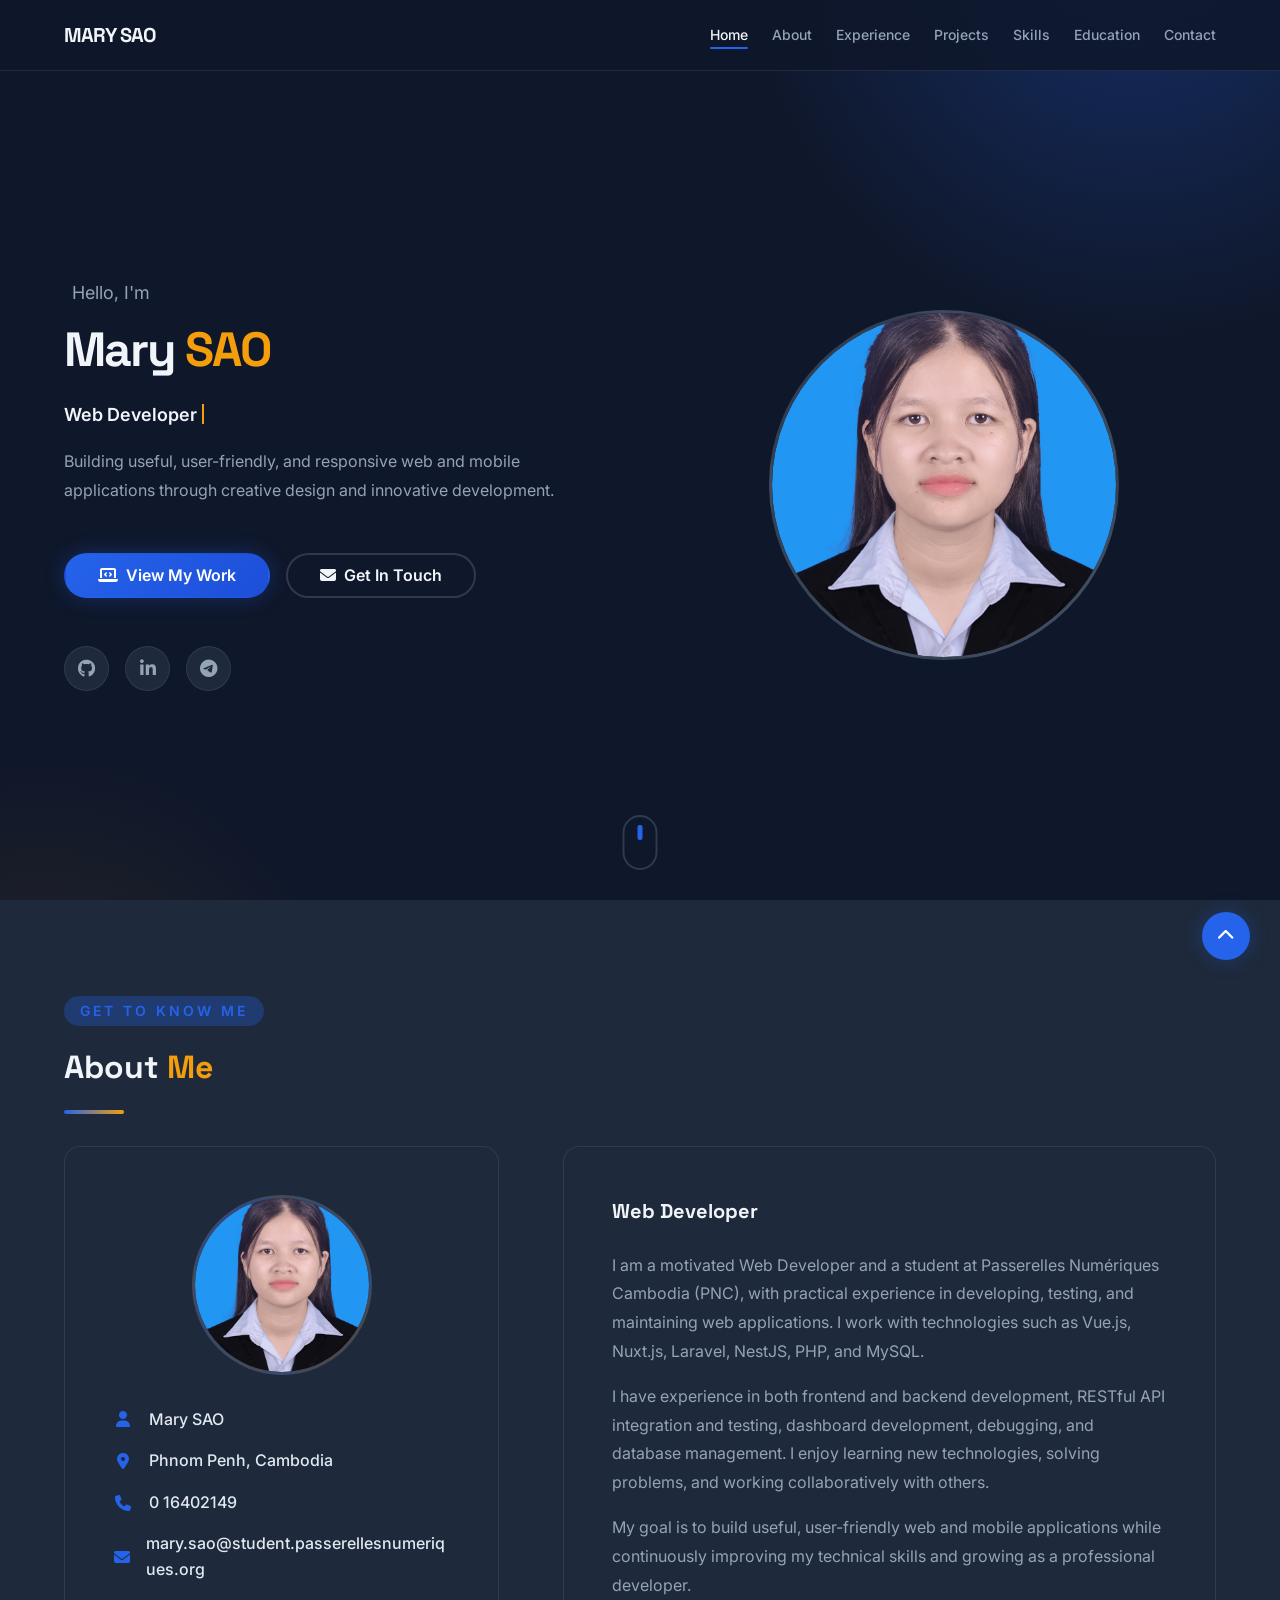
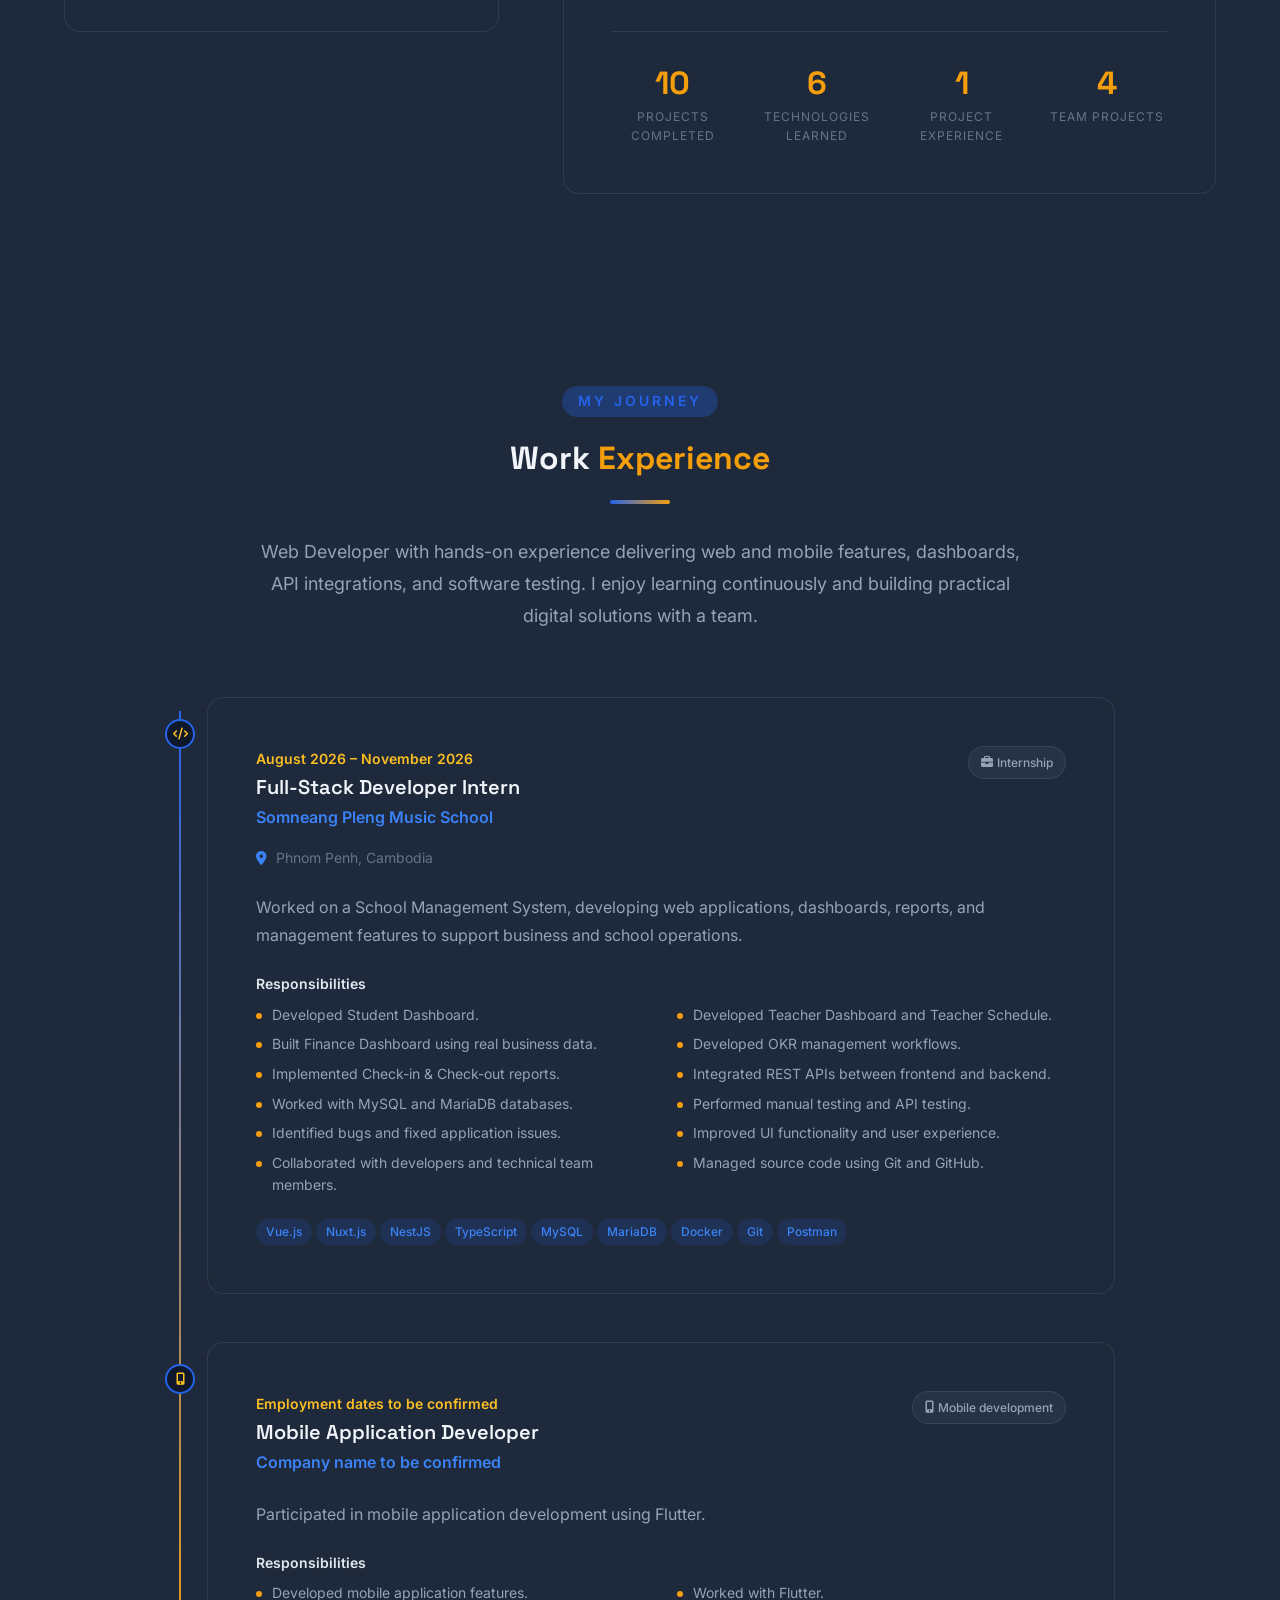
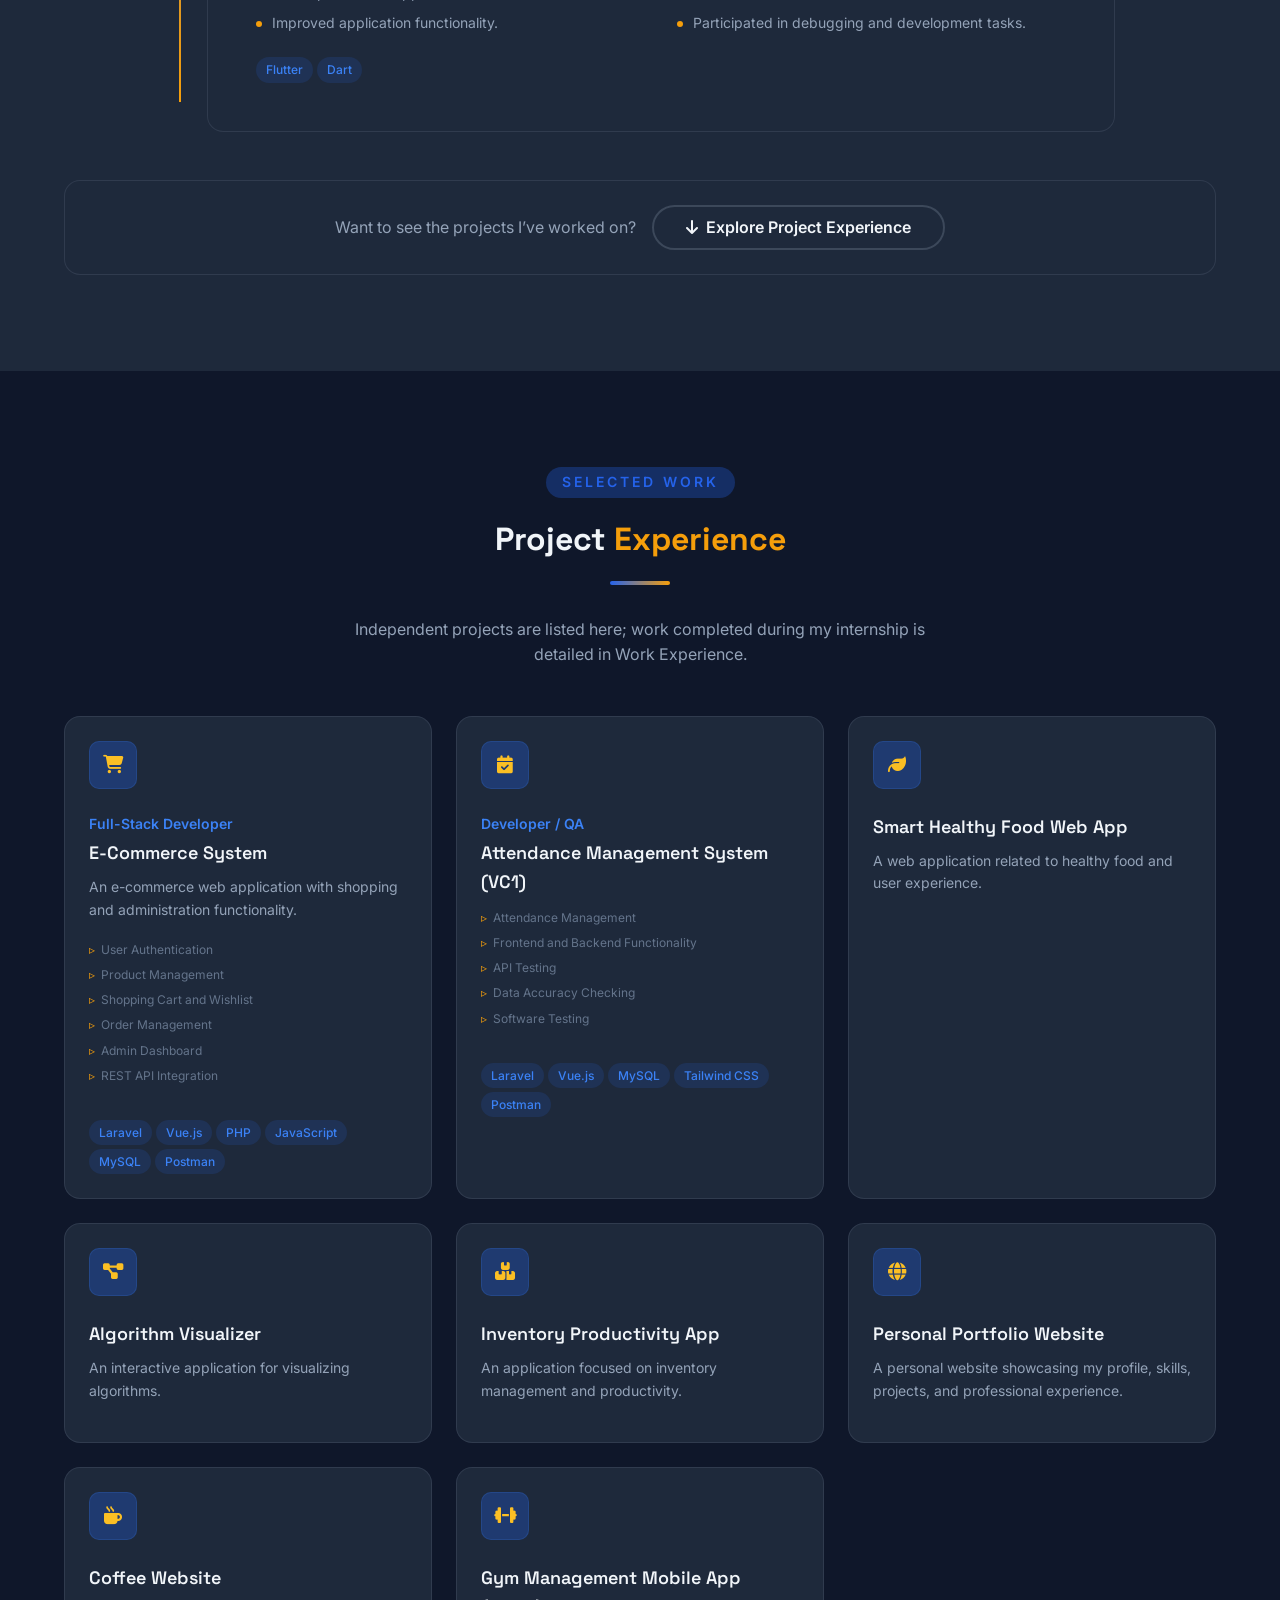
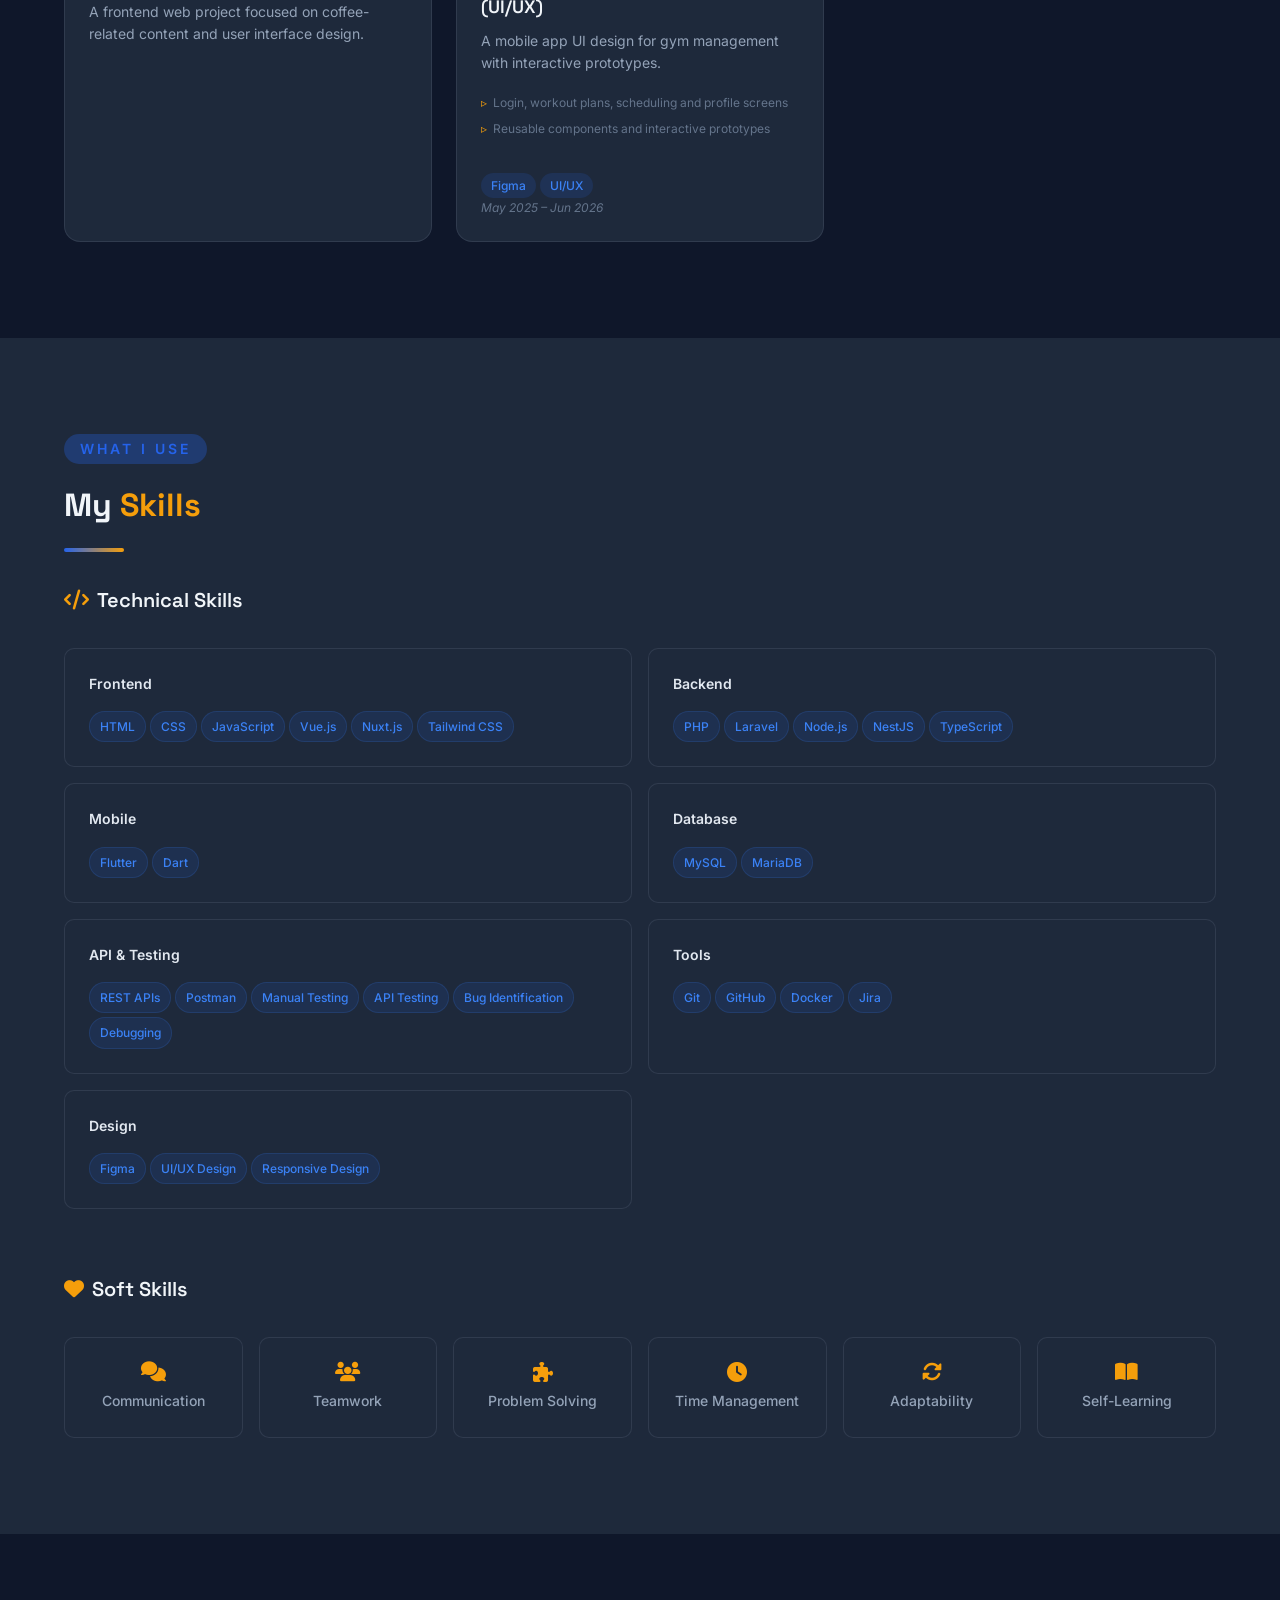
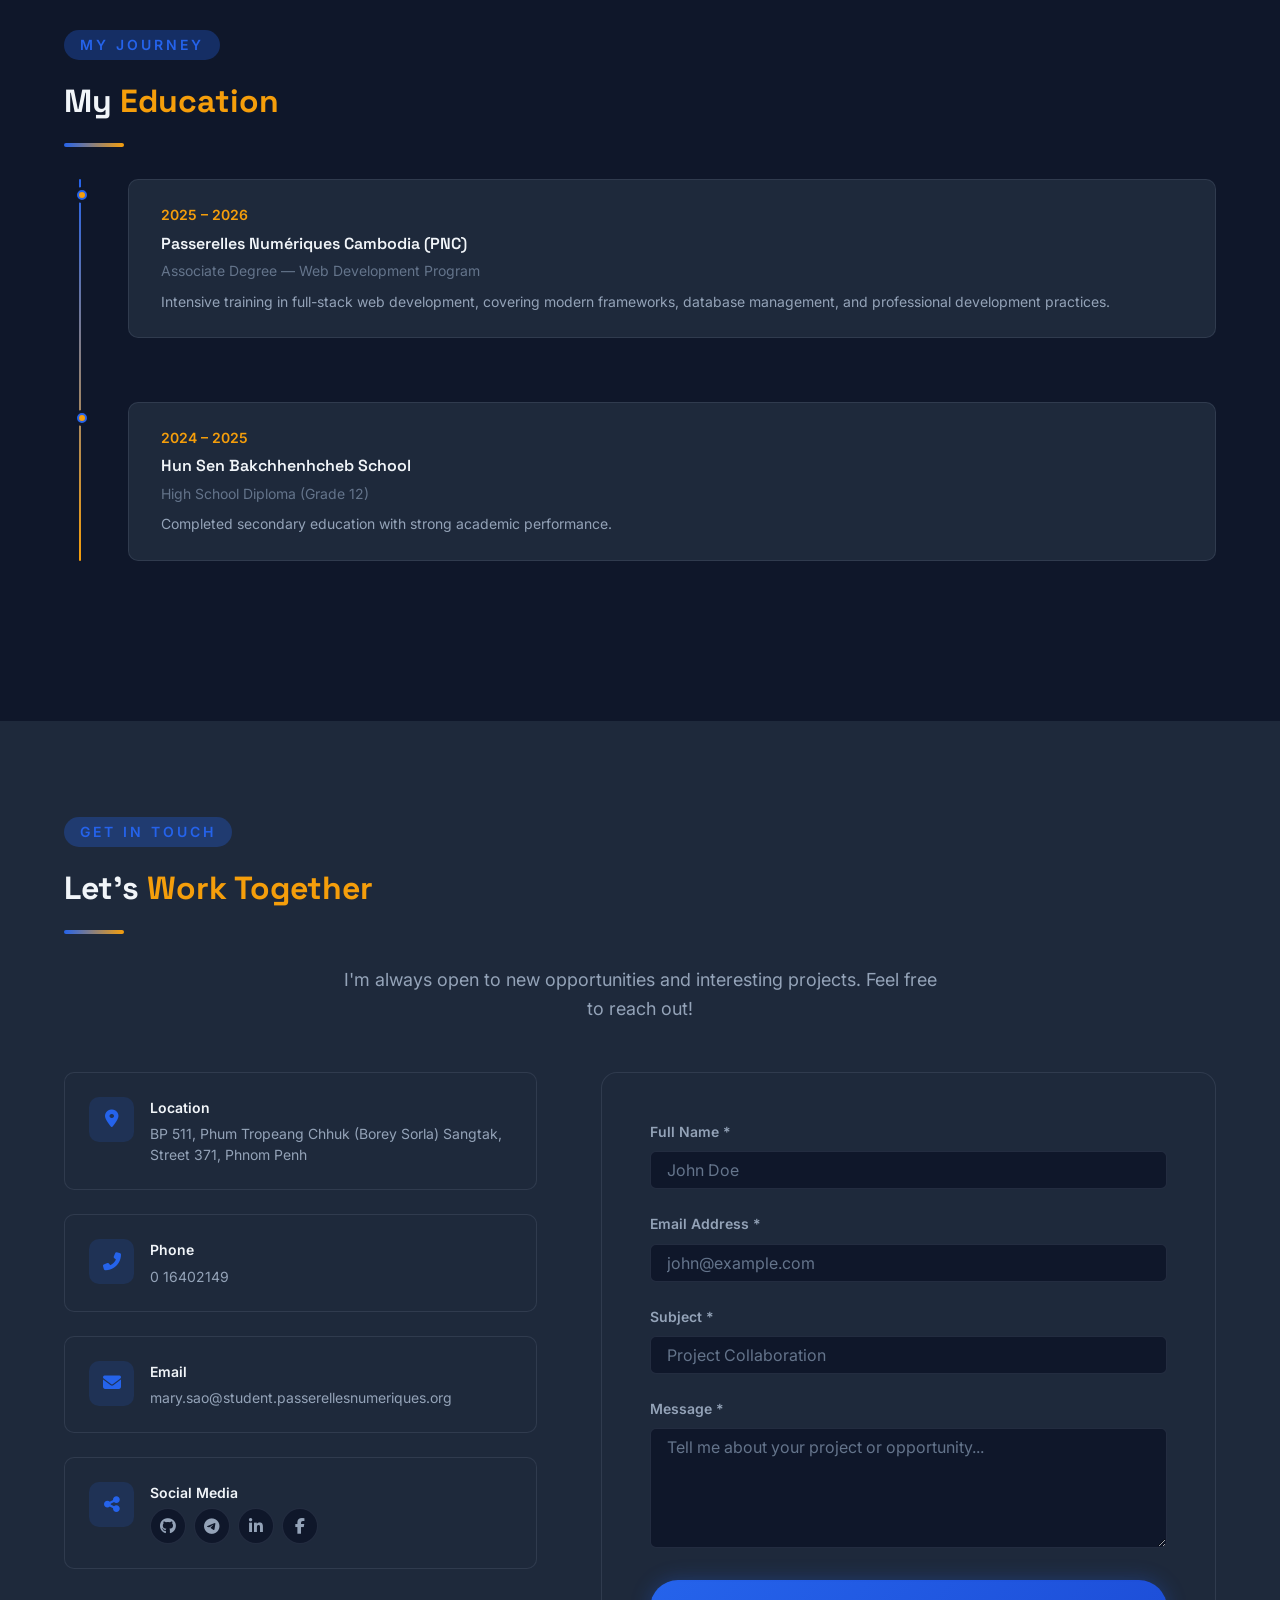
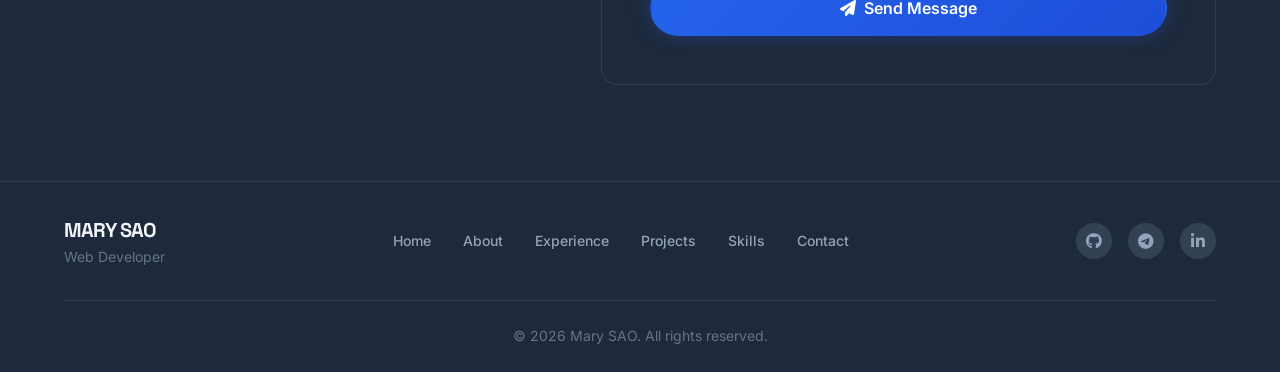
==== commit 1a6ab4a2: "update" ====
--- a/index.html
+++ b/index.html
@@ -3,7 +3,7 @@
 <head>
     <meta charset="UTF-8">
     <meta name="viewport" content="width=device-width, initial-scale=1.0">
-    <title>Mary SAO | Junior Full-Stack Web Developer</title>
+    <title>Mary SAO | Web Developer</title>
     <link rel="stylesheet" href="css/style.css">
     <link rel="preconnect" href="https://fonts.googleapis.com">
     <link href="https://fonts.googleapis.com/css2?family=Inter:wght@300;400;500;600;700&family=Space+Grotesk:wght@400;500;600;700&display=swap" rel="stylesheet">
@@ -59,7 +59,10 @@
                 </div>
                 <h1 class="hero-title">Mary <span class="highlight">SAO</span></h1>
                 <p class="hero-description">
-                    Junior Full-Stack Web Developer | Building useful, user-friendly web and mobile applications
+                    <span id="hero-role" class="hero-role" aria-live="polite">Web Developer</span><span class="typing-cursor" aria-hidden="true"></span>
+                </p>
+                <p class="hero-tagline">
+                    Building useful, user-friendly, and responsive web and mobile applications through creative design and innovative development.
                 </p>
                 <div class="hero-buttons">
                     <a href="#projects" class="btn btn-primary">
@@ -73,7 +76,7 @@
                     <a href="https://github.com/saomary1922-ctrl" target="_blank" rel="noopener noreferrer" class="social-link" title="GitHub">
                         <i class="fab fa-github"></i>
                     </a>
-                    <a href="https://www.linkedin.com" target="_blank" rel="noopener noreferrer" class="social-link" title="LinkedIn">
+                    <a href="https://www.linkedin.com/in/mary-sao-5038913a0/" target="_blank" rel="noopener noreferrer" class="social-link" title="LinkedIn">
                         <i class="fab fa-linkedin-in"></i>
                     </a>
                     <a href="https://telegram.me" target="_blank" rel="noopener noreferrer" class="social-link" title="Telegram">
@@ -129,9 +132,15 @@
                     </div>
                 </div>
                 <div class="about-text-card">
-                    <h3>Junior Full-Stack Web Developer</h3>
+                    <h3>Web Developer</h3>
                     <p>
-                        I am a Junior Full-Stack Web Developer with practical experience in web and mobile application development. I have experience building dashboards, integrating REST APIs, managing databases, testing software, and debugging applications. I am passionate about technology, continuous learning, and creating useful digital solutions.
+                        I am a motivated Web Developer and a student at Passerelles Numériques Cambodia (PNC), with practical experience in developing, testing, and maintaining web applications. I work with technologies such as Vue.js, Nuxt.js, Laravel, NestJS, PHP, and MySQL.
+                    </p>
+                    <p>
+                        I have experience in both frontend and backend development, RESTful API integration and testing, dashboard development, debugging, and database management. I enjoy learning new technologies, solving problems, and working collaboratively with others.
+                    </p>
+                    <p>
+                        My goal is to build useful, user-friendly web and mobile applications while continuously improving my technical skills and growing as a professional developer.
                     </p>
                     <div class="about-stats">
                         <div class="stat">
@@ -164,7 +173,7 @@
                 <h2 class="section-title">Work <span class="highlight">Experience</span></h2>
                 <div class="section-line"></div>
                 <p class="experience-intro">
-                    Junior Full-Stack Web Developer with hands-on experience delivering web and mobile features, dashboards, API integrations, and software testing. I enjoy learning continuously and building practical digital solutions with a team.
+                    Web Developer with hands-on experience delivering web and mobile features, dashboards, API integrations, and software testing. I enjoy learning continuously and building practical digital solutions with a team.
                 </p>
             </div>
 
@@ -492,7 +501,7 @@
                                 <a href="https://github.com/saomary1922-ctrl" target="_blank" rel="noopener noreferrer" title="GitHub"><i class="fab fa-github"></i></a>
                                 <a href="@S_Mary_WEBC_2026" target="_blank" rel="noopener noreferrer" title="Telegram"><i class="fab fa-telegram-plane"></i></a>
                                 <a href="https://www.linkedin.com/in/mary-sao-5038913a0/" target="_blank" rel="noopener noreferrer" title="LinkedIn"><i class="fab fa-linkedin-in"></i></a>
-                                <a href="https://www.facebook.com" target="_blank" rel="noopener noreferrer" title="Facebook"><i class="fab fa-facebook-f"></i></a>
+                                <a href="https://web.facebook.com/sao.mary.75" target="_blank" rel="noopener noreferrer" title="Facebook"><i class="fab fa-facebook-f"></i></a>
                             </div>
                         </div>
                     </div>
@@ -528,7 +537,7 @@
             <div class="footer-content">
                 <div class="footer-brand">
                     <span class="logo-text">MARY SAO</span>
-                    <p>Junior Full-Stack Web Developer</p>
+                    <p>Web Developer</p>
                 </div>
                 <div class="footer-links">
                     <a href="#hero">Home</a>
@@ -550,6 +559,6 @@
         </div>
     </footer>
 
-    <script src="js/main.js"></script>
+    <script src="js/main.js?v=202611191412"></script>
 </body>
 </html>
--- a/css/style.css
+++ b/css/style.css
@@ -409,9 +409,37 @@
 .hero-description {
   font-size: var(--font-size-lg);
   color: var(--text-secondary);
-  margin-bottom: var(--spacing-2xl);
+  margin-bottom: var(--spacing-md);
   max-width: 500px;
   line-height: 1.7;
+}
+
+.hero-tagline {
+  max-width: 500px;
+  margin: 0 0 var(--spacing-2xl);
+  color: var(--text-secondary);
+  font-size: var(--font-size-base);
+  line-height: 1.8;
+}
+
+.hero-role {
+  color: var(--text-primary);
+  font-weight: 600;
+}
+
+.typing-cursor {
+  display: inline-block;
+  width: 2px;
+  height: 1.1em;
+  margin-left: 5px;
+  background: var(--highlight);
+  vertical-align: -0.12em;
+  animation: cursor-blink 0.8s step-end infinite;
+}
+
+@keyframes cursor-blink {
+  0%, 100% { opacity: 1; }
+  50% { opacity: 0; }
 }
 
 .hero-buttons {
